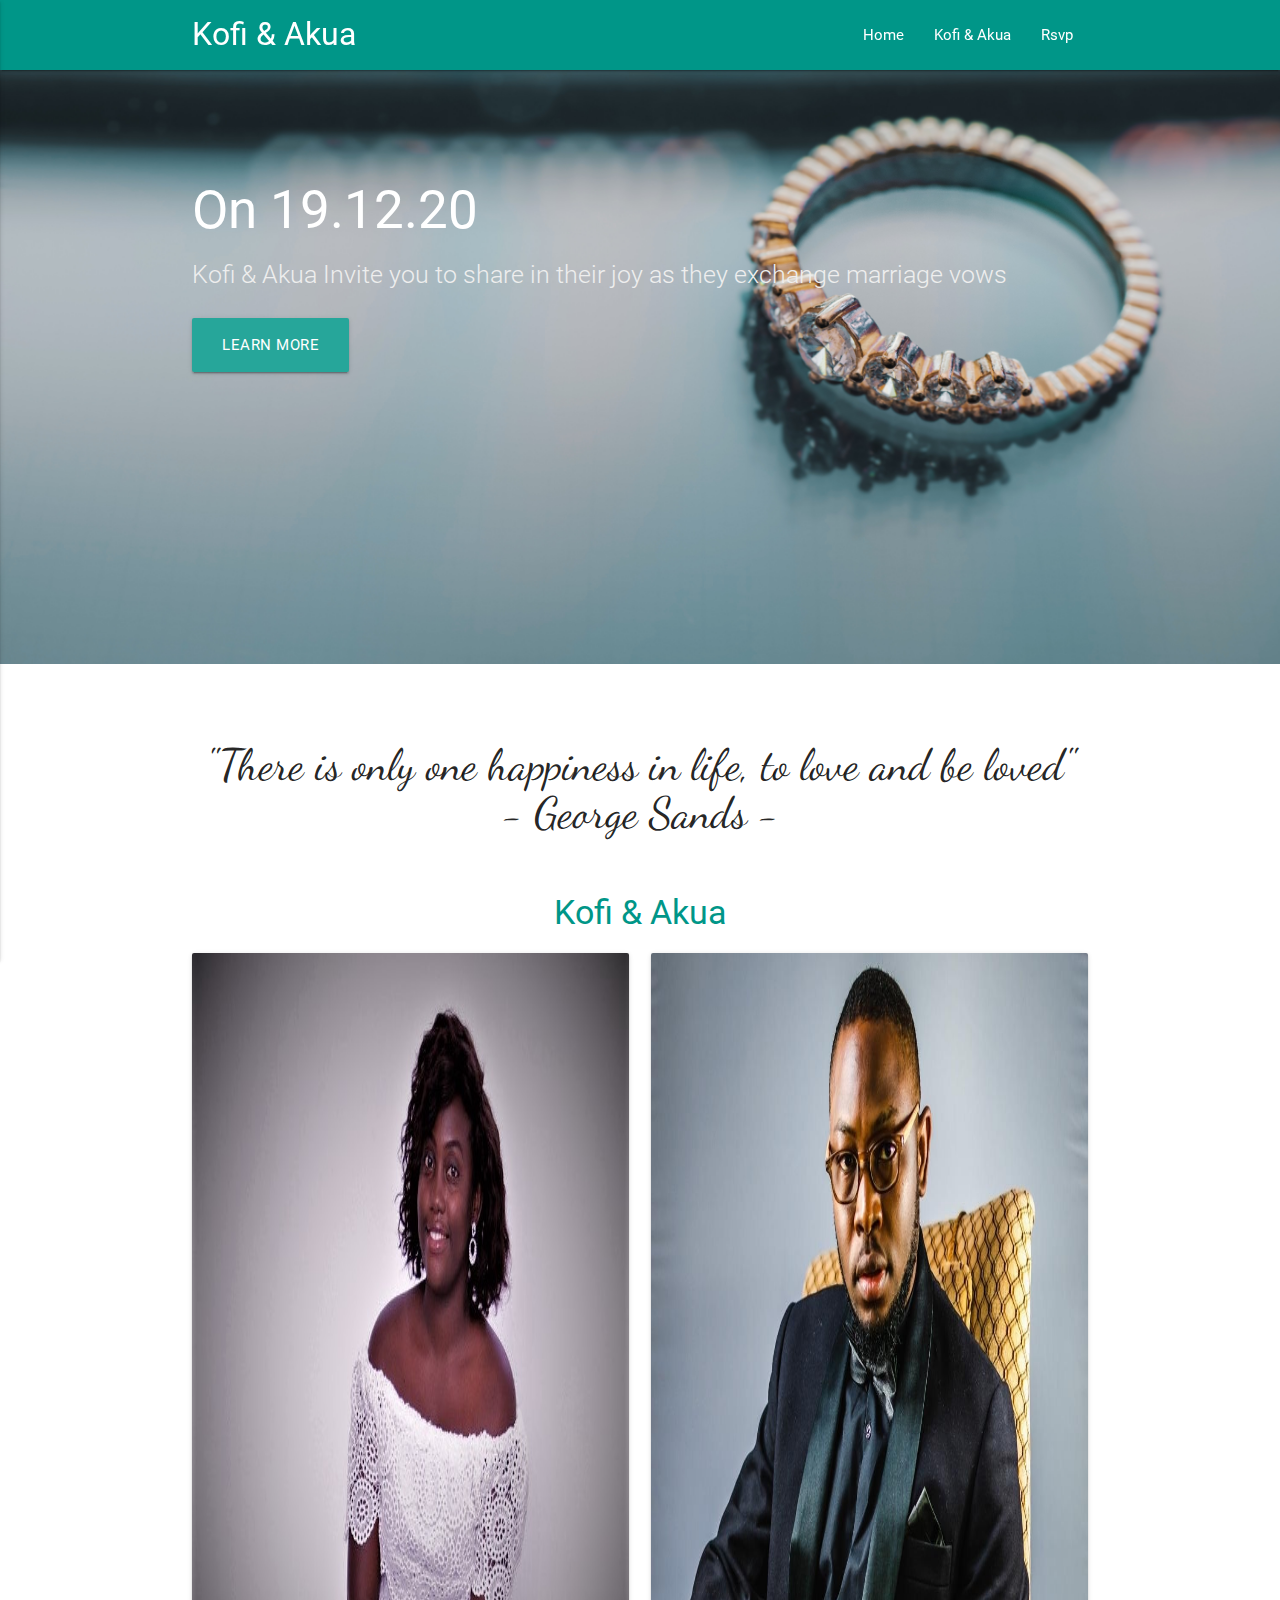
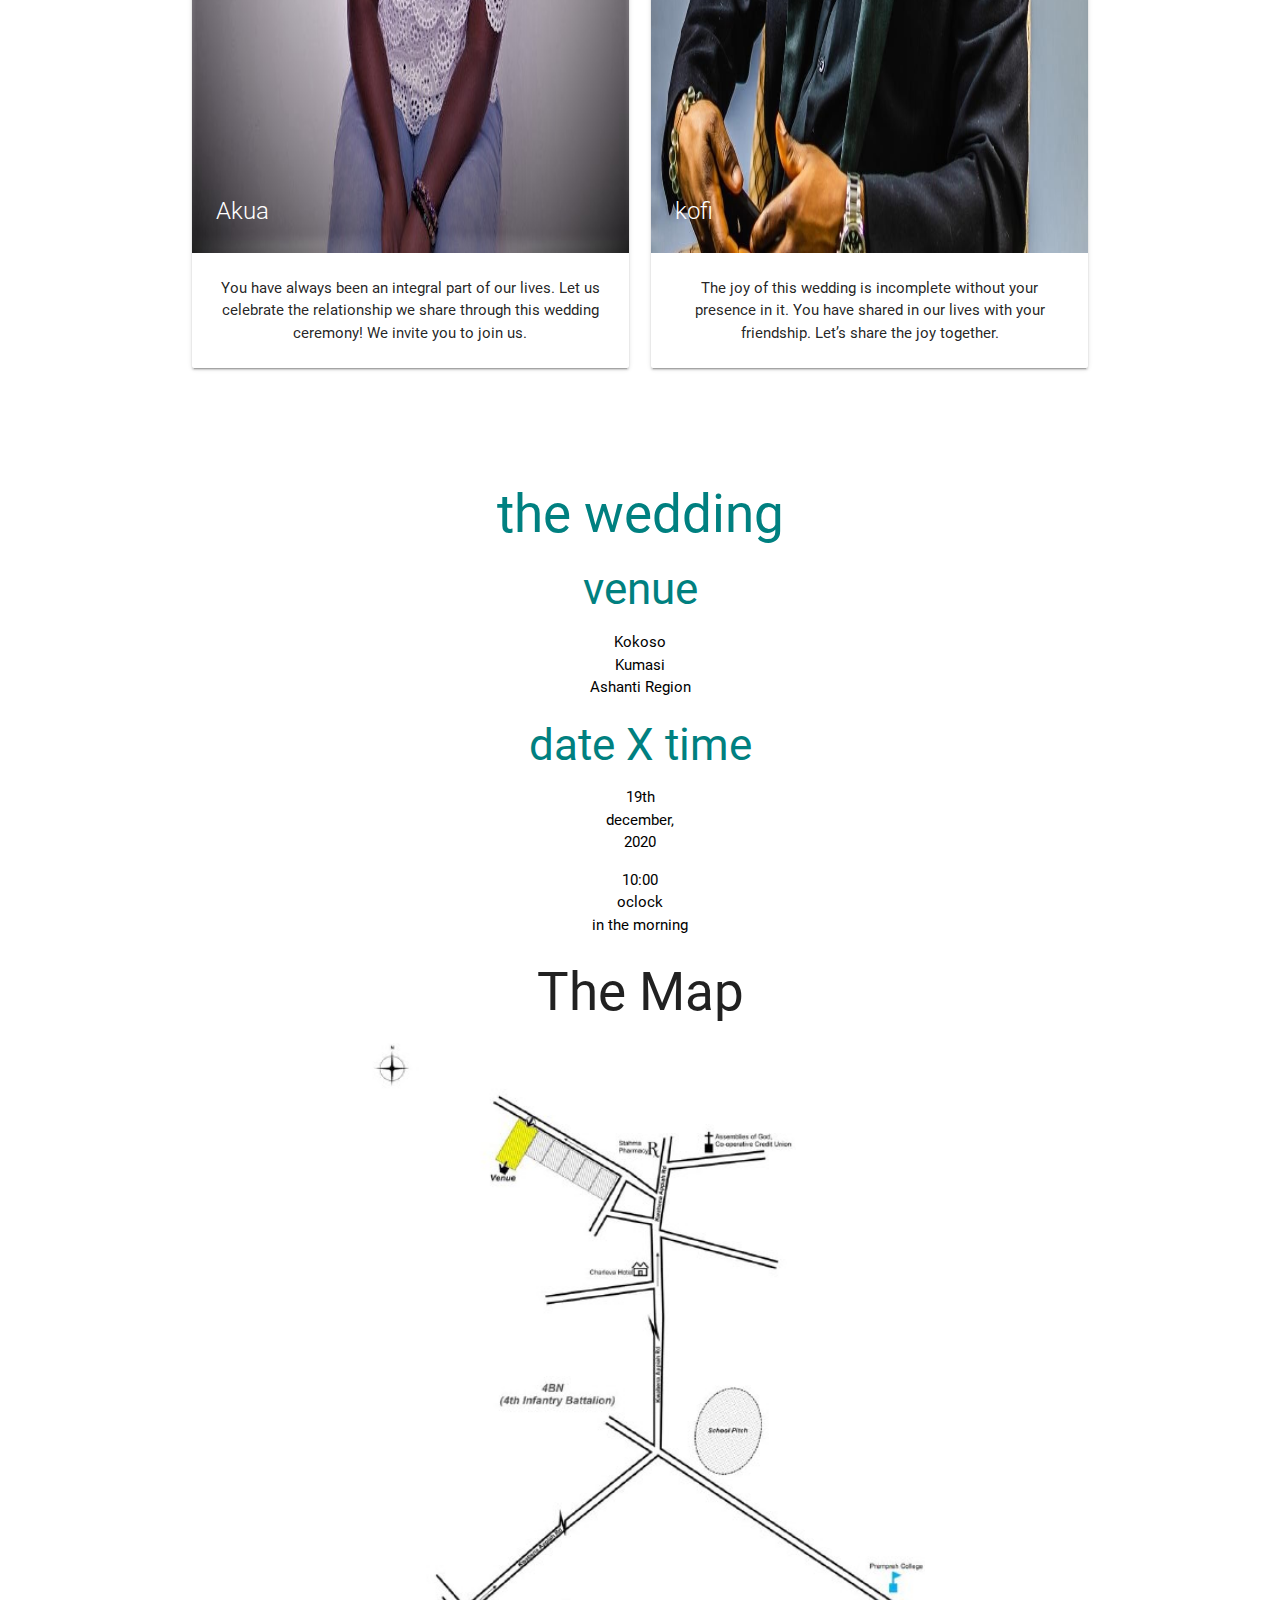
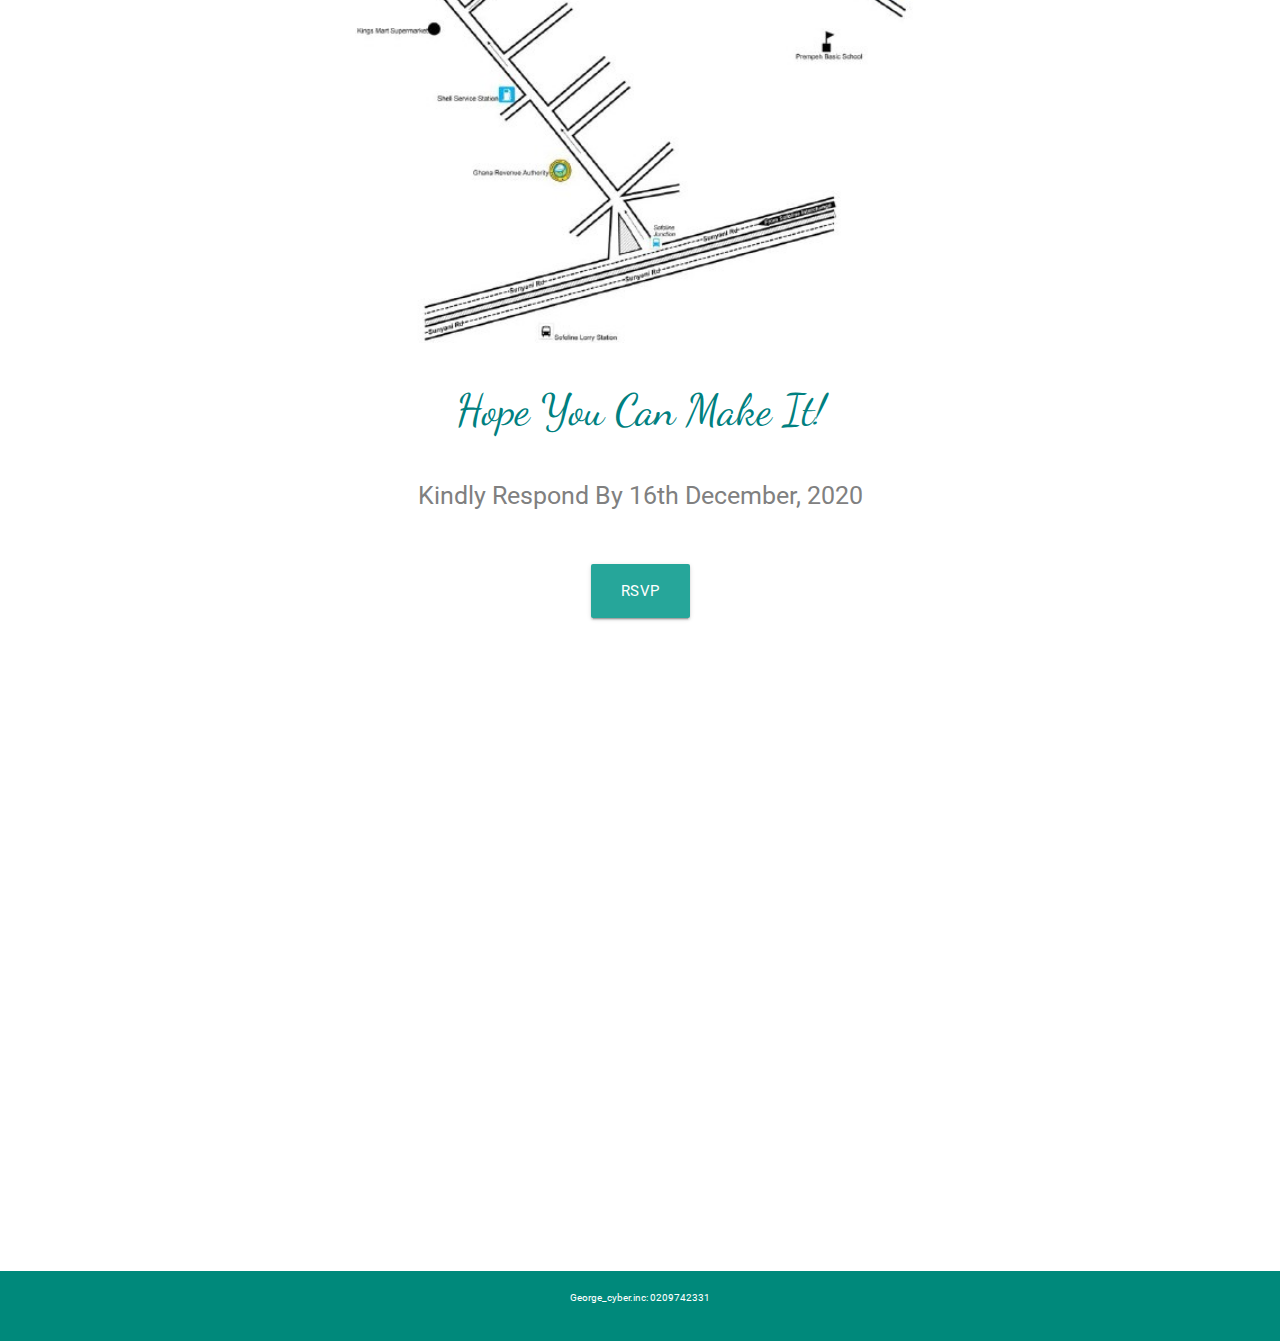
==== index.html @ 5fee73df "Update index.html" ====
<!DOCTYPE html>
<html>

<head>
  <meta http-equiv="Content-Type" content="text/html; charset=utf-8" />
  <link href="https://fonts.googleapis.com/css2?family=Raleway&display=swap" rel="stylesheet">
        
  <link href="https://fonts.googleapis.com/css2?family=Dancing+Script&display=swap" rel="stylesheet">
  <!--Import Google Icon Font-->
  <link href="https://fonts.googleapis.com/icon?family=Material+Icons" rel="stylesheet">
  <!--Import materialize.css-->
  <link type="text/css" rel="stylesheet" href="css/materialize.min.css" media="screen,projection" />
  <link type="text/css" rel="stylesheet" href="css/main.css" />
  
</head>


  <!--Let browser know website is optimized for mobile-->
  <meta name="viewport" content="width=device-width, initial-scale=1.0" />
  <title>Kofi n Akua</title>


<body id="home" class="scrollspy">
  <div class="navbar-fixed">
    <nav class="teal">
      <div class="container">
        <div class="nav-wrapper">
          <div class="text-box">
          <a href="#home" class="brand-logo">Kofi & Akua</a>
          <a href="#" data-activates="mobile-nav" class="button-collapse">
            <i class="material-icons">menu</i>
          </a>
          
          <ul class="right hide-on-med-and-down">
            <li>
              <a href="#home">Home</a>
            </li>
            
            <li>
              <a href="#kofi & Akua">Kofi & Akua</a>
            </li>

            <li>
              <a href="#rsvp">Rsvp</a>
            </li>
            </ul>
             
        </div>
      </div>
        </div>
     </nav>
  </div>
    
    
  <ul class="side-nav" id="mobile-nav">
  
    <li>
      <a href="#home" class="white-text ">Home</a>
    </li>
    
    <li>
      <a href="#kofi & Akua" class="white-text ">Kofi & Akua</a>
    </li>
    <li>
      <a href="#rsvp" class="white-text ">Rsvp</a>
    </li>
  
   
  </ul>

 
  <!-- Section: Slider -->
  <section class="slider">
    <ul class="slides">
     
      <li>
        <img src="img/pexels-fox-998521.jpg" alt="">
        <div class="caption left-align">
          <h2>On 19.12.20</h2>
          <h5 class="light grey-text text-lighten-3">Kofi & Akua Invite you to share in their joy as they exchange marriage vows </h5>
          <a href="#kofi & Akua" class="btn btn-large">Learn More</a>
        </div>
      </li>
      <li>
        <img src="img/pexels-leah-kelley-1666332.jpg" alt="">
        <div class="caption right-align">
          <h2>Kofi Owusu & Akua Gyamfua</h2>
          <h5 class="light grey-text text-lighten-3">Are getting married on the 19th of December 2020</h5>
          <a href="#kofi & Akua" class="btn btn-large">Learn More</a>
        </div>
      </li>
      <li>
        <img src="img/pexels-sabel-blanco-1545749.jpg" alt="">
        <div class="caption right-align">
          <h2>Kofi Owusu & Akua Gyamfua</h2>
          <h5 class="light grey-text text-lighten-3">Are getting married on the 19th of December 2020</h5>
          <a href="#kofi & Akua" class="btn btn-large">Learn More</a>
        </div>
      </li>
     
      <li>
        <img src="img/bloom-1836315_1920.jpg" alt="">
        <div class="caption right-align">
          <h2>Kofi Owusu & Akua Gyamfua</h2>
          <h5 class="light grey-text text-lighten-3">Would like you to grace this special occassion with your presence</h5>
          <a href="#kofi & Akua" class="btn btn-large">Learn More</a>
        </div>
      </li>
     
      <li>
        <img src="img/pexels-clem-onojeghuo-60258.jpg" alt="">
        <div class="caption right-align">
          <h2>Kofi Owusu & Akua Gyamfua</h2>
          <h5 class="light grey-text text-lighten-3">Would like you to grace this special occassion with your presence</h5>
          <a href="#kofi & Akua" class="btn btn-large">Learn More</a>
        </div>
      </li>
     
      
    </ul>
  </section>
  <section class="quote">
    <h3>"There is only one happiness in life, to love and be loved"<br>
      <span>- George Sands -</span></h3>
  </section>
    

    
    <!----section:jane and john-->
    <section id="kofi & Akua"  class="section section-jane & john scrollspy">
      <div class="container">
        <h4 class="center"><span class="teal-text"> Kofi & Akua</span> </h4>
        <div class="row">
          <div class="col s12 m6">
            <div class="card">
              <div class="card-image">
              <img src="img/bride.jpg" alt="">
              <span class="card-title">Akua</span>
            </div>
            <div class="card-content">
              <p>You have always been an integral part of our lives. 
                Let us celebrate the relationship we share through this wedding ceremony! We invite you to join us. </p>
            </div>
          </div>
        </div>
        <div class="col s12 m6">
          <div class="card">
            <div class="card-image">
            <img src="img/groom.jpg" alt="">
            <span class="card-title">kofi</span>
          </div>
          <div class="card-content">
            <p>The joy of this wedding is incomplete without your presence in it.
              You have shared in our lives with your friendship. Let’s share the joy together.</p>
          </div>
        </div>
      </div>
          </div>
        </div>
  </section>
 

  <section  class="wedding-details">
    <div class="details">

    
       <div class="detail-box">
           
           <h2>the wedding</h2>
      <h3>venue</h3>
          <p><span>Kokoso</span><br> Kumasi<br>Ashanti Region</p>
         
      <h3>date X time</h3>
           <p><span>19th</span><br>december,<br>2020</p>
               <p><span>10:00</span><br> oclock<br> in the morning</p>
      </div>

</div>
    </section>
    
     <section>
        <div class="row">
        <h2 class="map-head">The Map</h2> 
   <img src="img/Map.jpg">
</div>
    </section>
  

     <section class="rsvp"id="rsvp">
      
          <div class="row">
  
              <h3>Hope You Can Make It!</h3>
              <h5>Kindly Respond By 16th December, 2020</h5>
              <a 
              href ="https://docs.google.com/forms/d/1l2jg9z1z1yrCqxIgsB0fzc3_pdPQD19Z1qVSDBd0QBk/edit?usp=sharing"
              class="btn btn-large">RSVP</a>

            </div>
 
</section>
     
<section>
  <div class="extra">
    <h3>Don't miss it</h3>
    <p>19th December 2020</p>
  </div>
</section>




<!---footer-->
<footer class="section teal darken-1 white-text center">
  <div class="container">
<h4 class="george">George_cyber.inc: 0209742331</h4>
<a href="https://facebook.com" target="_blank" class="white-text">
  <i class="fa-facebook fa-4x"></i>
 </a>
 <a href="https://twitter.com" target="_blank" class="white-text">
   <i class="fa-twitter fa-4x"></i>
  </a>
  <a href="https://linkedin.com" target="_blank" class="white-text">
   <i class=" fa-linkedin fa-4x"></i>
  </a>
  <a href="https://googleplus.com" target="_blank" class="white-text">
   <i class=" fa-googleplus fa-4x"></i>
  </a>
  <a href="https://pinterest.com" target="_blank" class="white-text">
   <i class=" fa-pinterest fa-4x"></i>
  </a>
</div>
    </footer>
 
  
  





  <!--Import jQuery before materialize.js-->
  <script type="text/javascript" src="https://code.jquery.com/jquery-3.2.1.min.js"></script>
  <script type="text/javascript" src="js/materialize.min.js"></script>
  <script>
 

    $(document).ready(function () {
      //init side nav
   $('.button-collapse').sideNav();
  

   //init slider
   $('.slider').slider({
     indicators:false,
     height:600,
     transition:500,
     interval:6000
   });
   
    //inir scrollspy
    $('.scrollspy').scrollspy();

    });
    
  </script>
            
</body>

</html>
---- css/main.css ----
.slider .btn{
    margin-top:20px ;
    
}

.autocomplete-content{
    position: absolute;
    width: 100%;
    text-align: center;
}
.section-follow .fa-4x{
    margin: 5px 10px;
}
.section-contact h5{
    margin-bottom: 30px;

}
.teal{
    width: 100%;
    height: 70px;
    
    padding-top: 1px;
}
.container{
    padding-top: 0px;
    padding-bottom: 40px;
  
}

.login-box{
    width: 50%;
    text-align: center;
    margin-left: 25%;
    color: black;
}
::-webkit-input-placeholder{
    color: rgba(26, 25, 25, 0.753);
}
:-ms-input-placeholder{
    color: rgba(26, 25, 25, 0.753);
}
::placeholder{
    color: rgba(26, 25, 25, 0.753);
}

.side-nav{
    background:  rgba(0, 128, 128, 0.966) ;
    
    
}



.footer h4{
    font-size: 10%;
}

.container{
    height: 1%;
    padding-top: 2px;
}

.location-box{
    width: 50%;
    text-align: center;
    margin-left: 25%;
    color: black;
}


   
.wedding-details{ 
    display: block;
    background-image: url(img/flower-pink.jpg);
    background-position: center;
    background-size: cover;
    
    color: black;
    background-attachment: fixed;
}

.wedding-details h2,
.wedding-details h3{
    color: teal;
}


.detail-box{
    text-align: center;
}

.george{
    font-size: 10px;
}

.extra{
    background-image: url(img/couple-1853499_1920.jpg);
    background-attachment: fixed;
    background-position: center;
    background-size: cover;
    color: white;
    display: block;
    text-align: center;
    height: 50vh;
 
    font-size: 150%;
    padding: 20px;
 
}

.extra h3{
   
    background-size: cover;
    font-family: dancing script, raleway, sans-serif;
    display: block;
    font-size: 200%;
    padding: 40px;
}

.quote{
   font-family: dancing script, raleway, sans-serif;
   margin-top: 50px;
   width: 80%;
   display: block;
   margin-left: 10%;
   padding: 5px;
   text-align: center;

}
.form-message{
    width: 50%;
    margin: 0 auto;
    padding: 10%;
    border-radius: 4px;
    margin-bottom: 20px;    
}

.rsvp{
    height: 50vh;
    display: block;
    text-align: center;
 
}

.rsvp h3{
    padding: 15px;
    font-family: dancing script, raleway;
    color: teal;
}

.rsvp h5{
    padding: 15px;
    color: gray;
}

.rsvp a{
    margin-top: 30px;
}

.row{
    display: block;
    text-align: center;
}


.row img{
    height: 100vh;
}
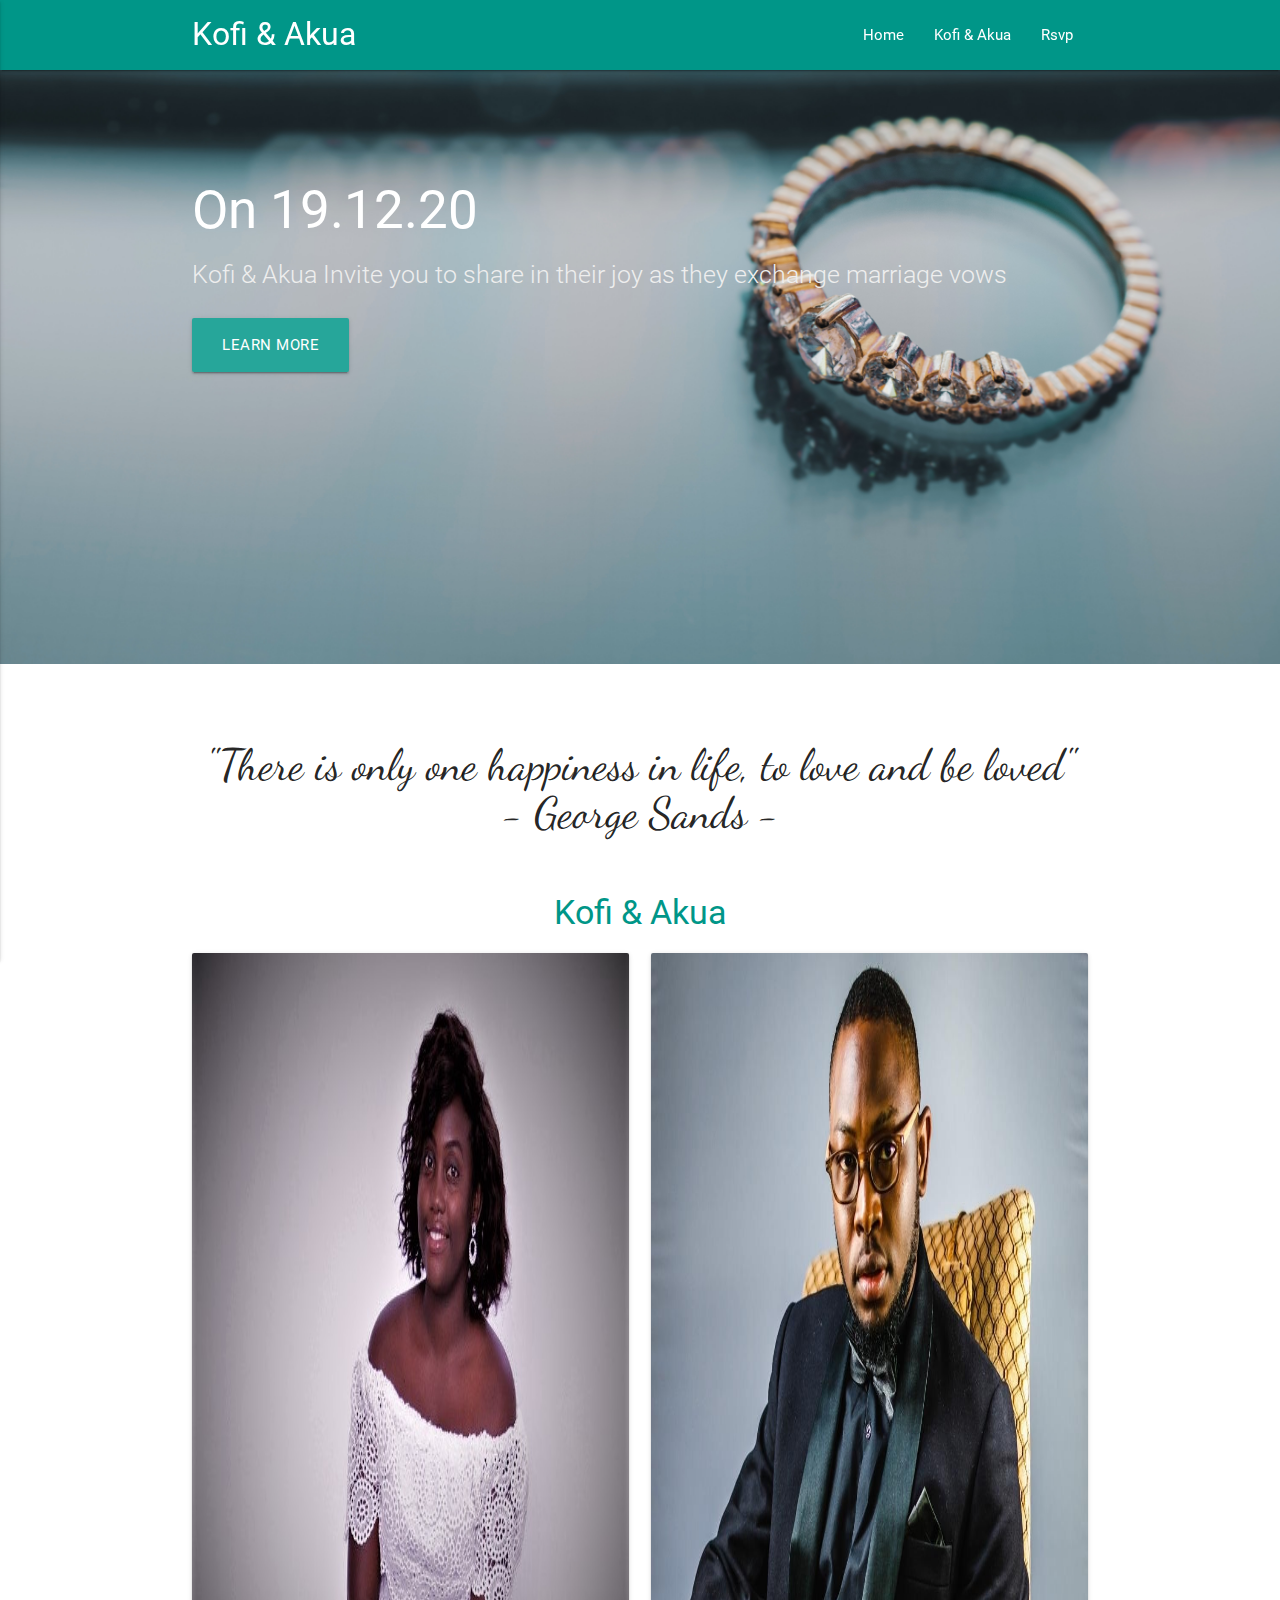
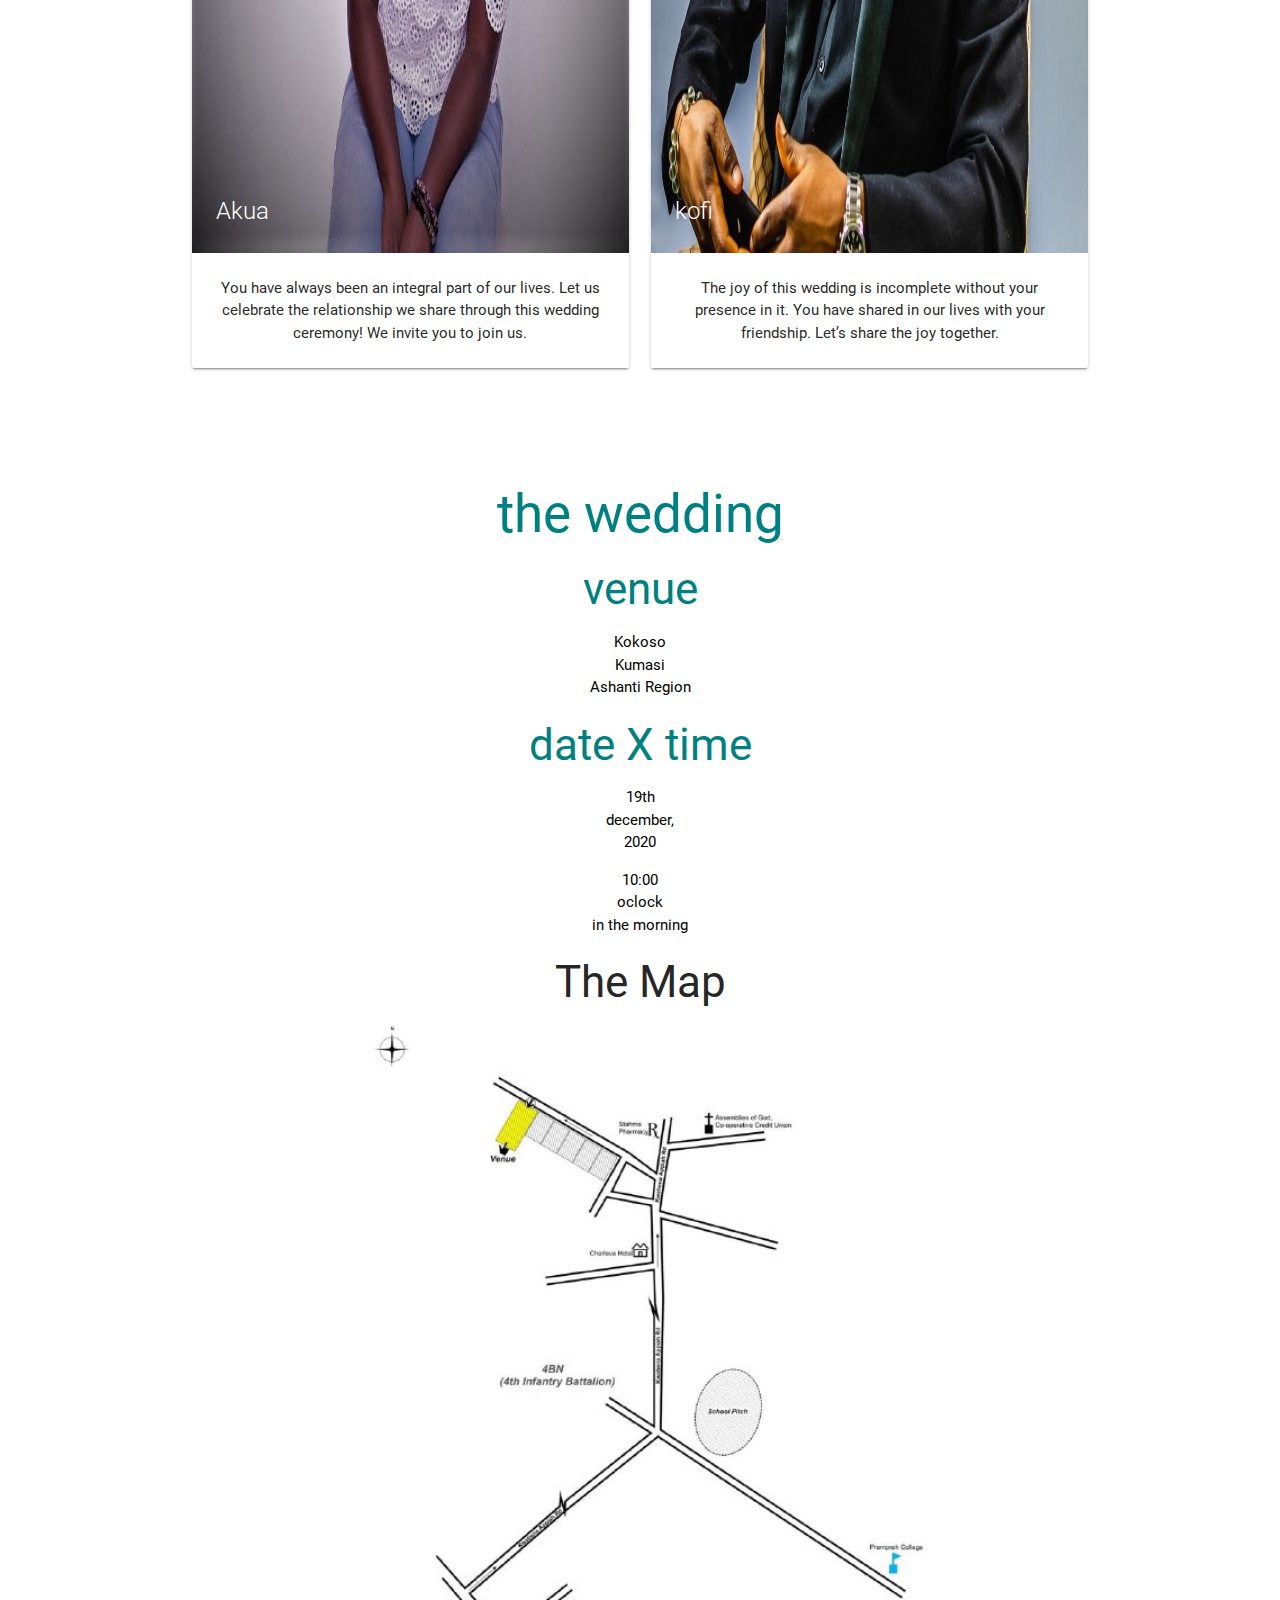
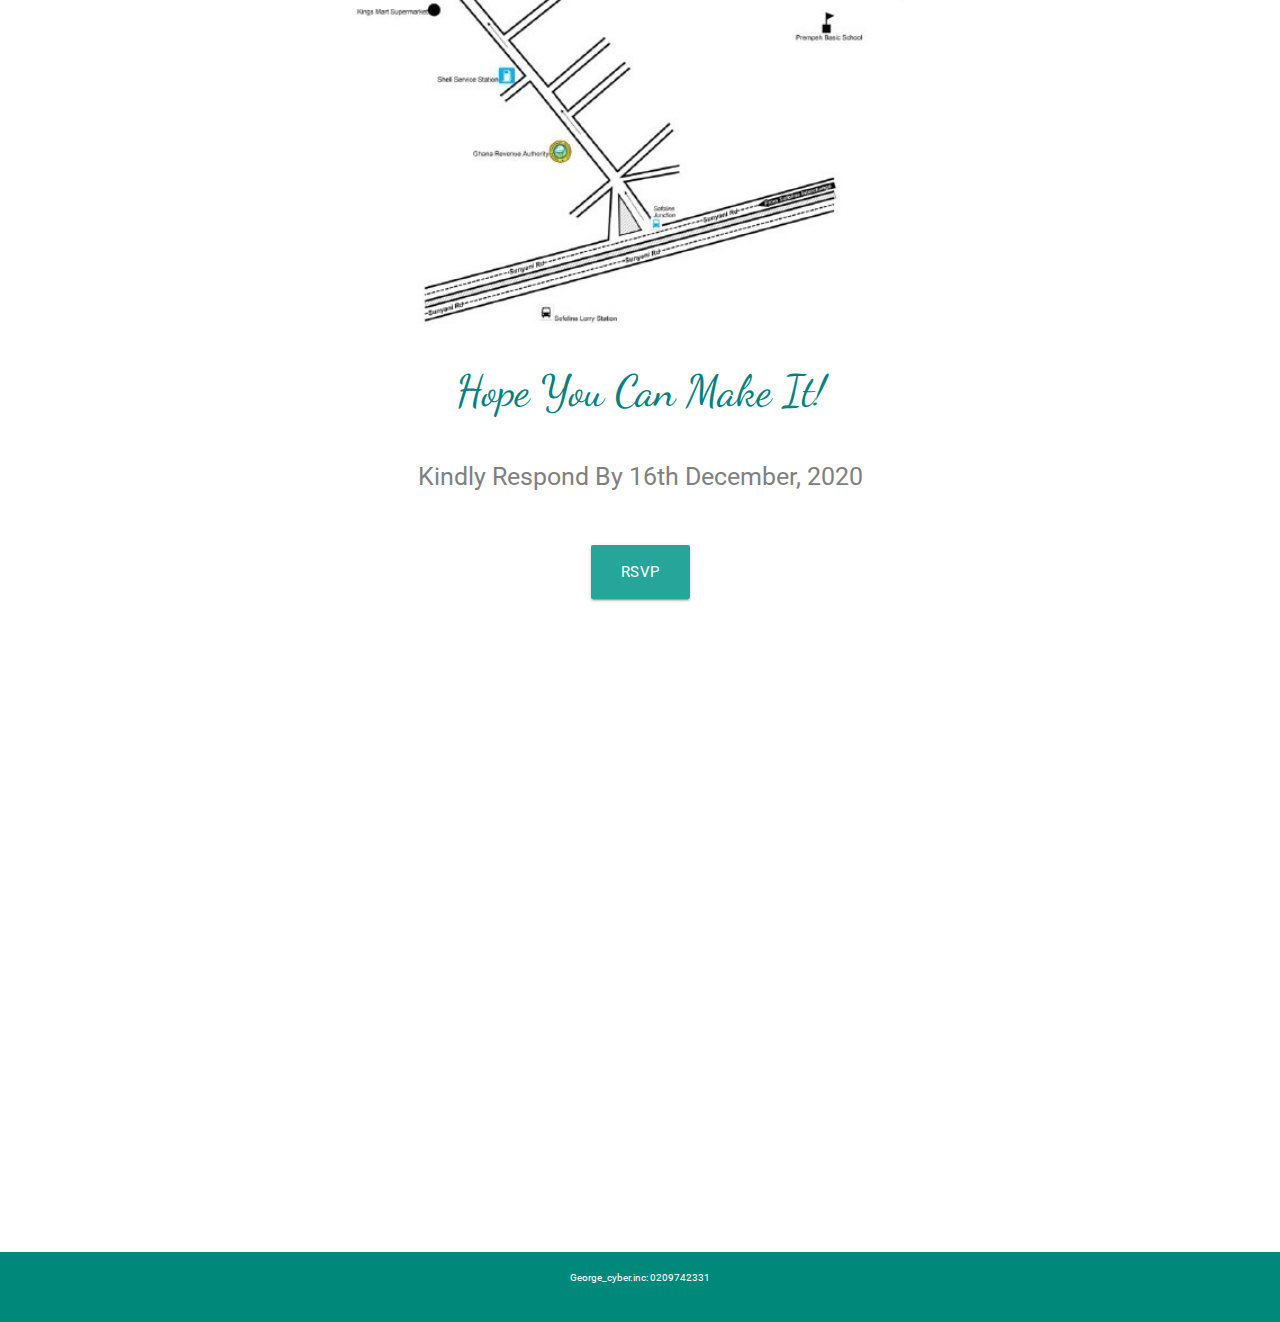
==== commit 2c6a7625: "Update index.html" ====
--- a/index.html
+++ b/index.html
@@ -180,7 +180,7 @@
     
      <section>
         <div class="row">
-        <h2 class="map-head">The Map</h2> 
+        <h3 class="map-head">The Map</h3> 
    <img src="img/Map.jpg">
 </div>
     </section>
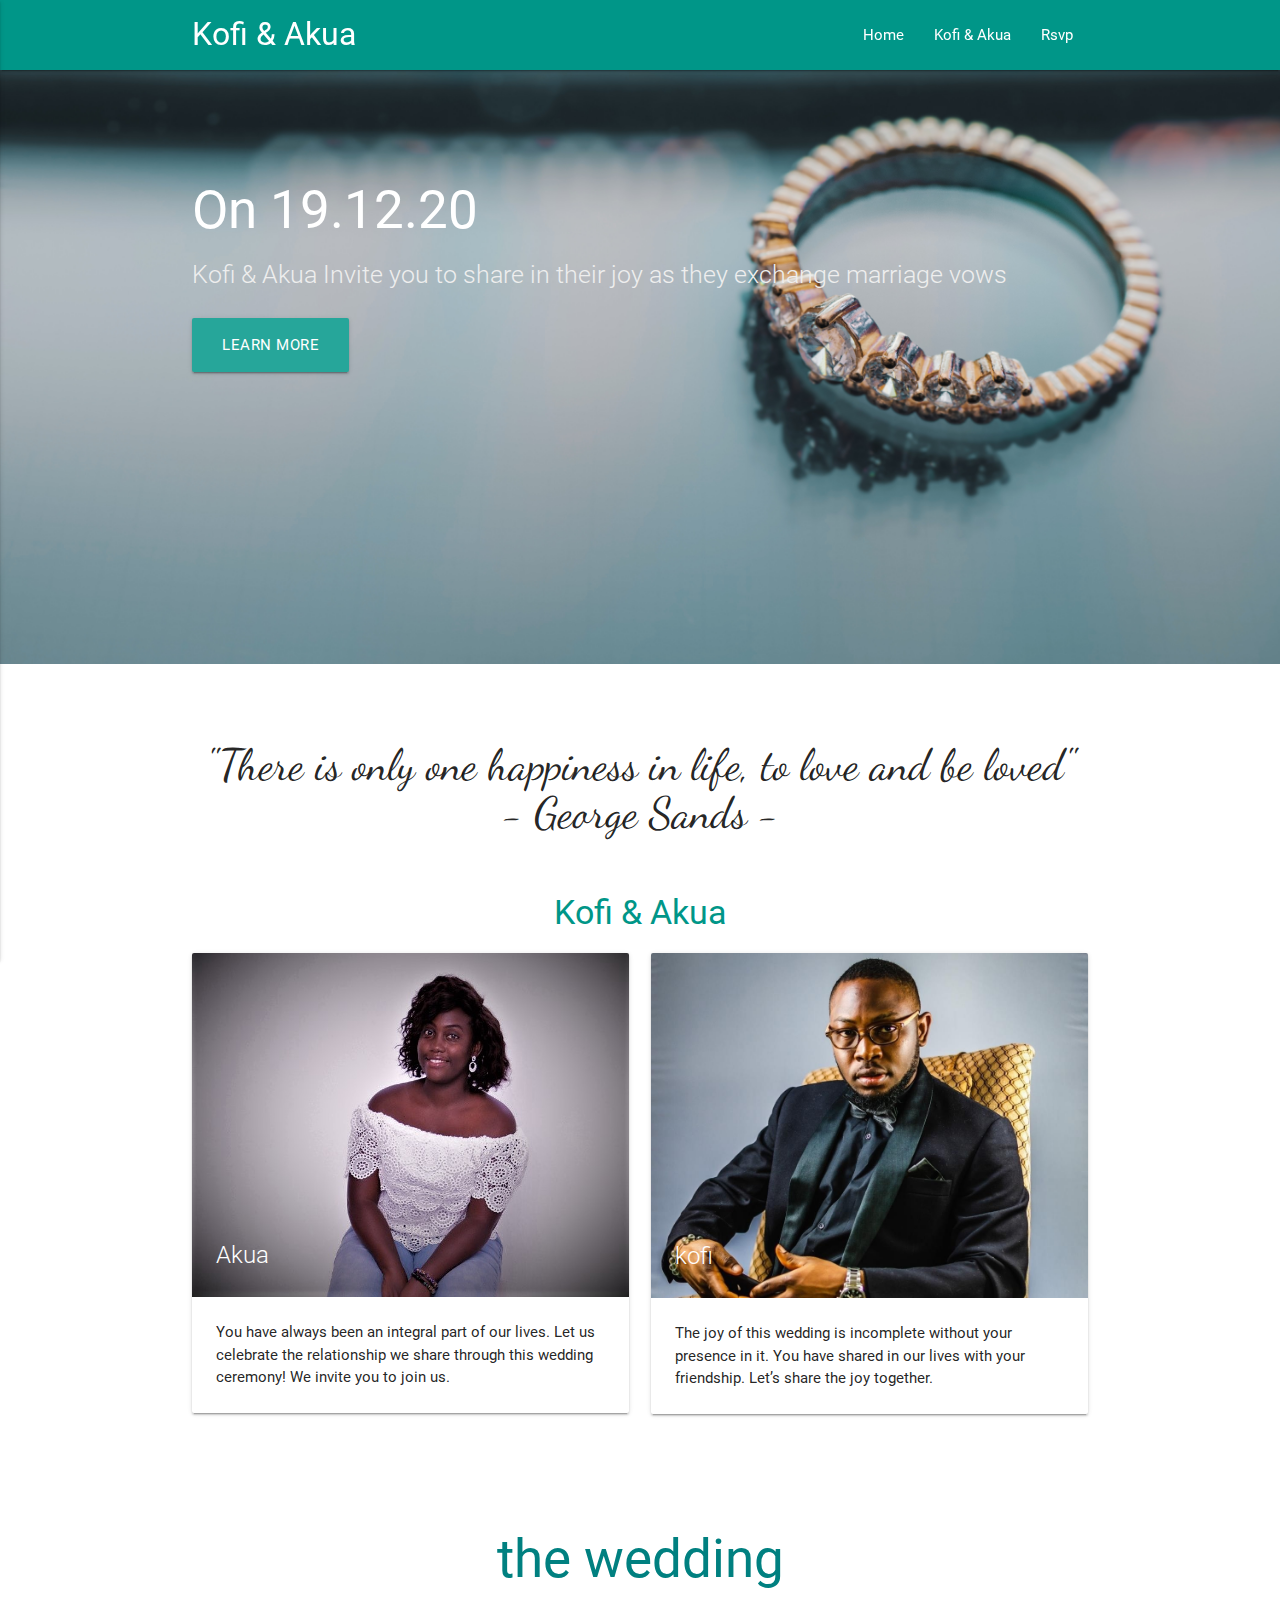
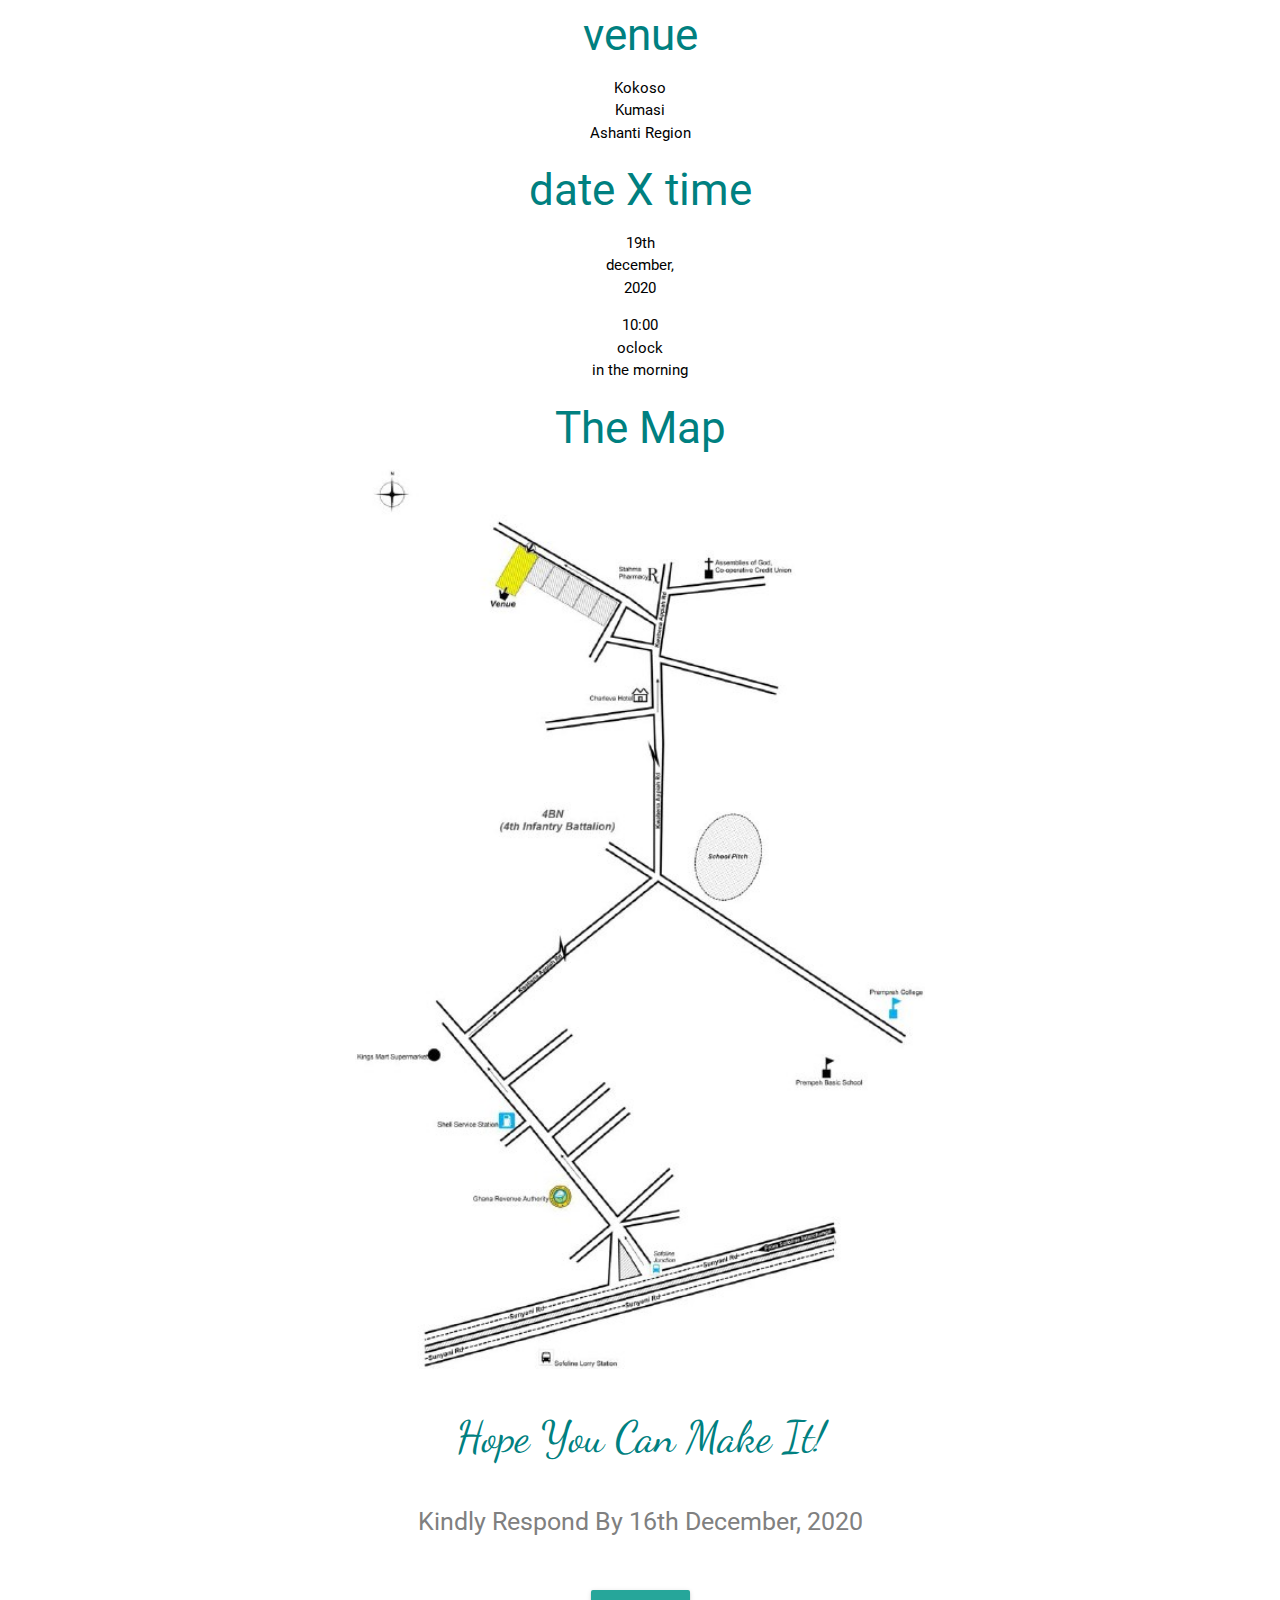
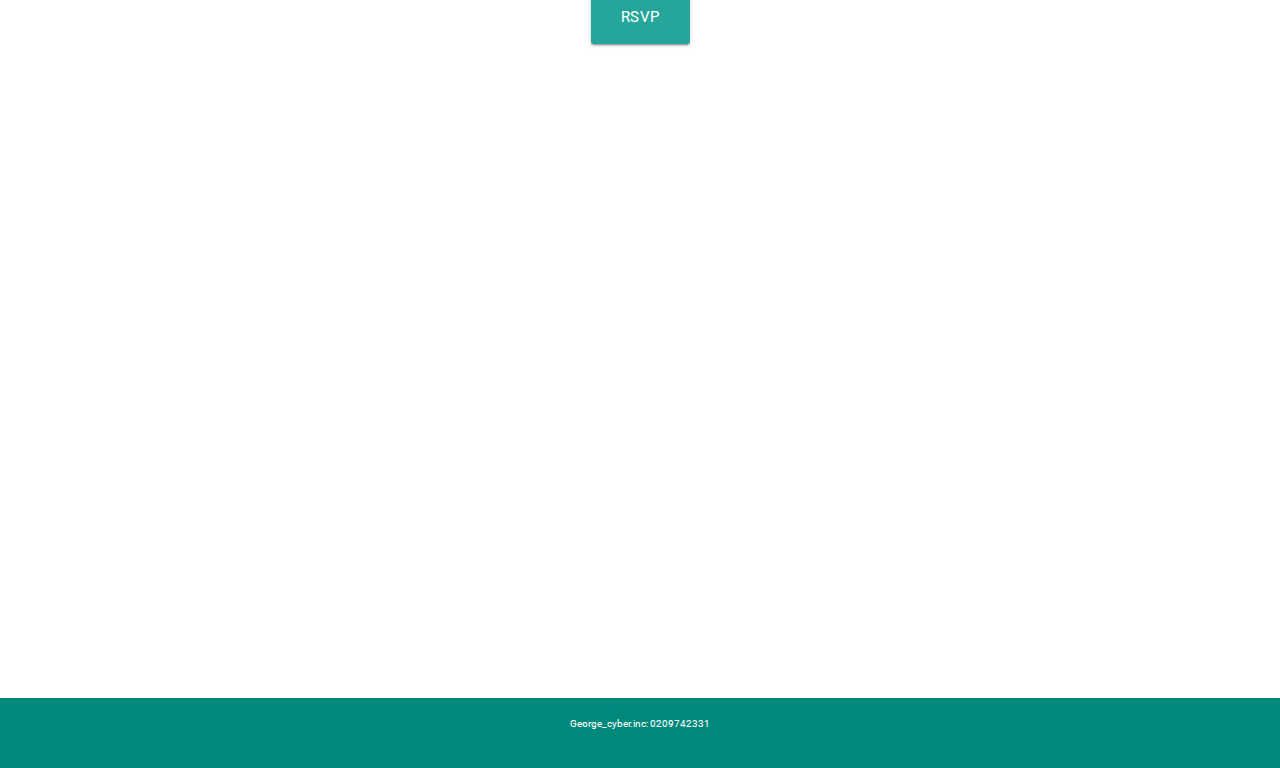
==== commit b027834d: "Update index.html" ====
--- a/index.html
+++ b/index.html
@@ -179,7 +179,7 @@
     </section>
     
      <section>
-        <div class="row">
+        <div class="rows">
         <h3 class="map-head">The Map</h3> 
    <img src="img/Map.jpg">
 </div>
--- a/css/main.css
+++ b/css/main.css
@@ -157,12 +157,14 @@
     margin-top: 30px;
 }
 
-.row{
+.rows{
     display: block;
     text-align: center;
 }
+.map-head{
+    color: teal;
+}
 
-
-.row img{
+.rows img{
     height: 100vh;
 }
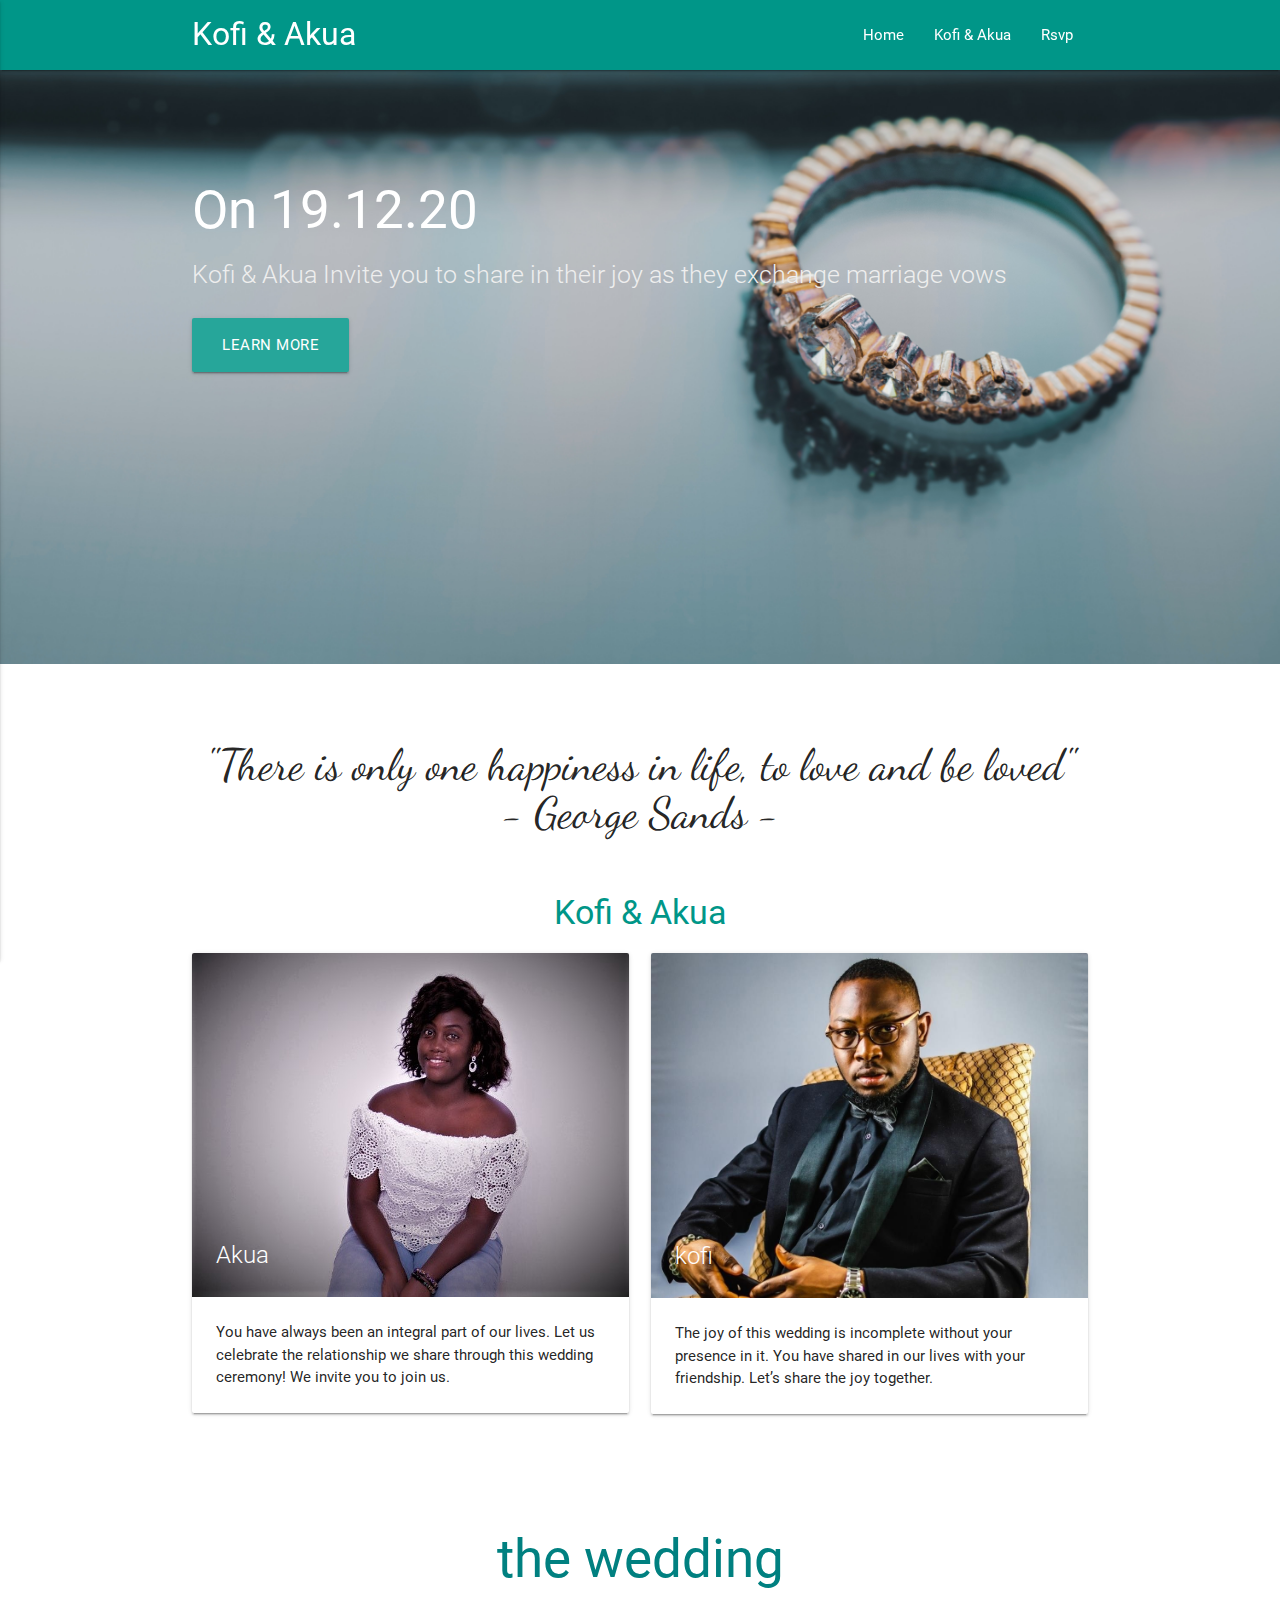
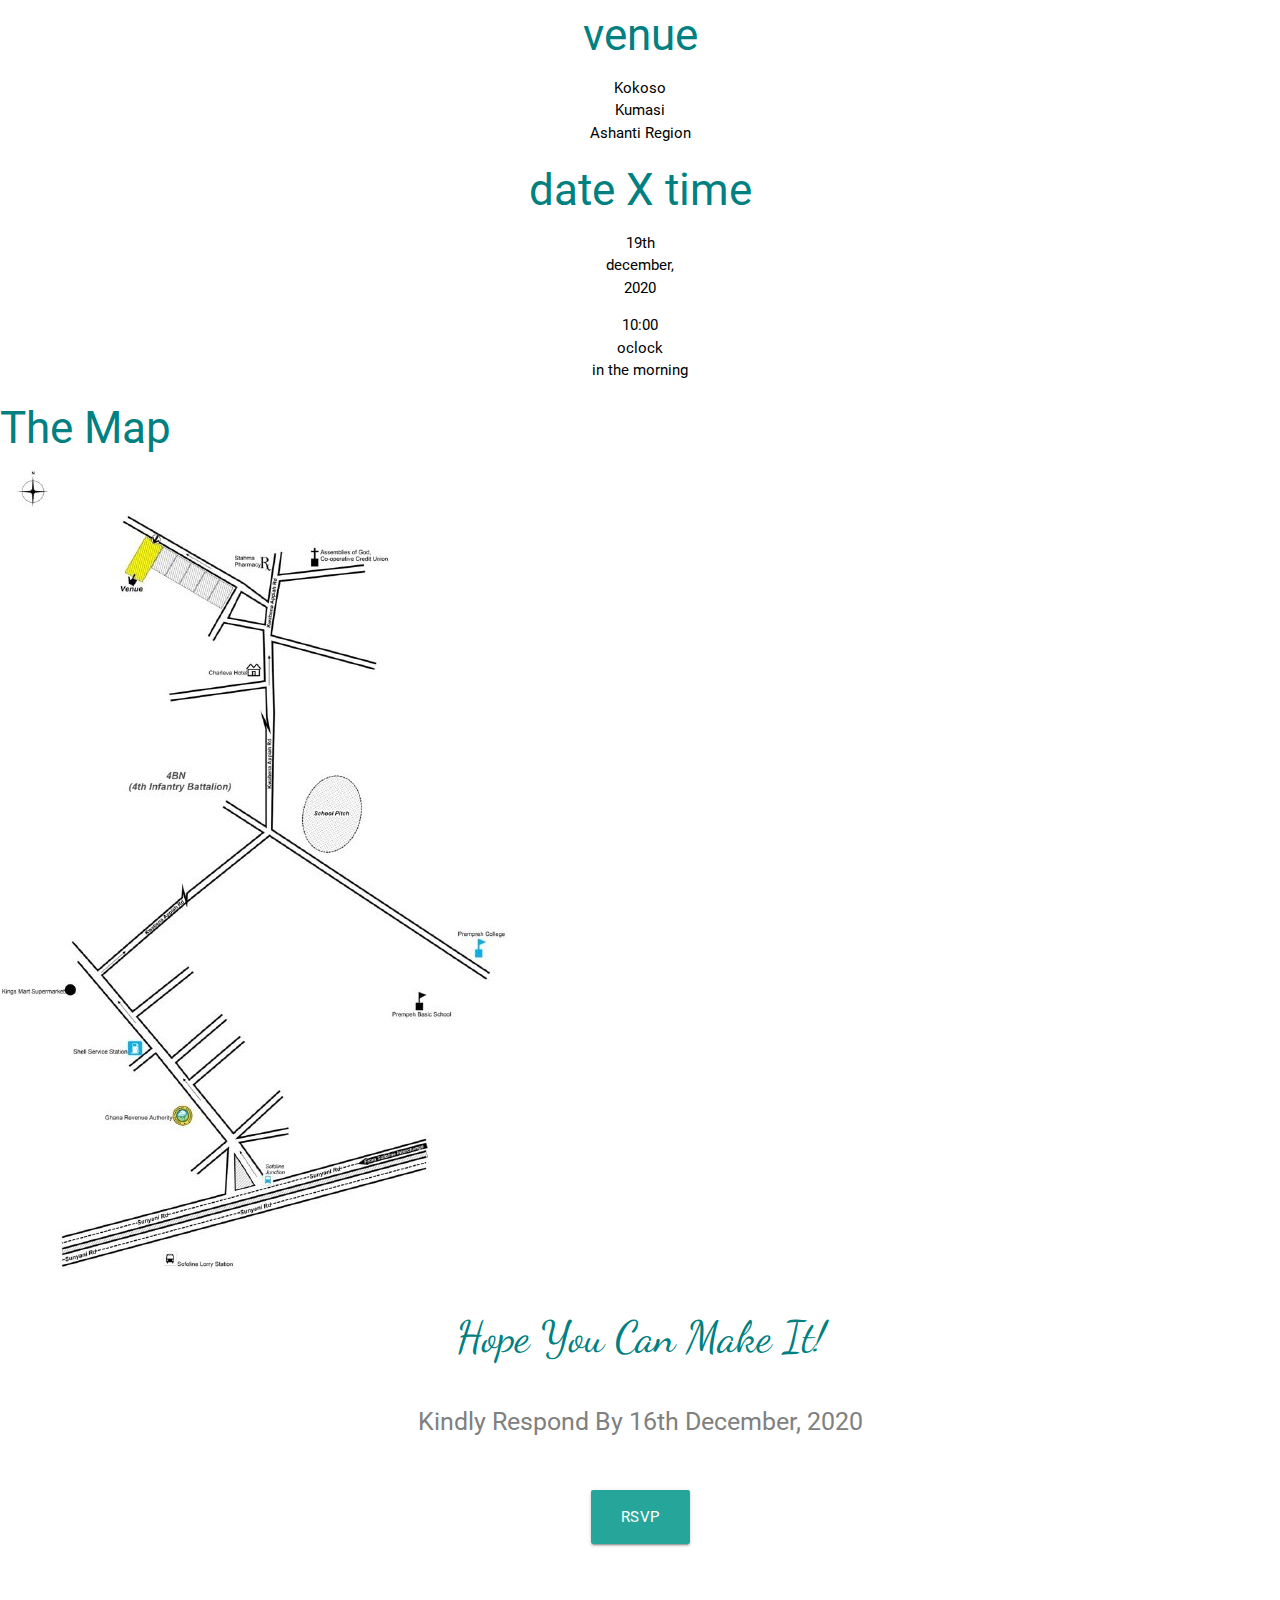
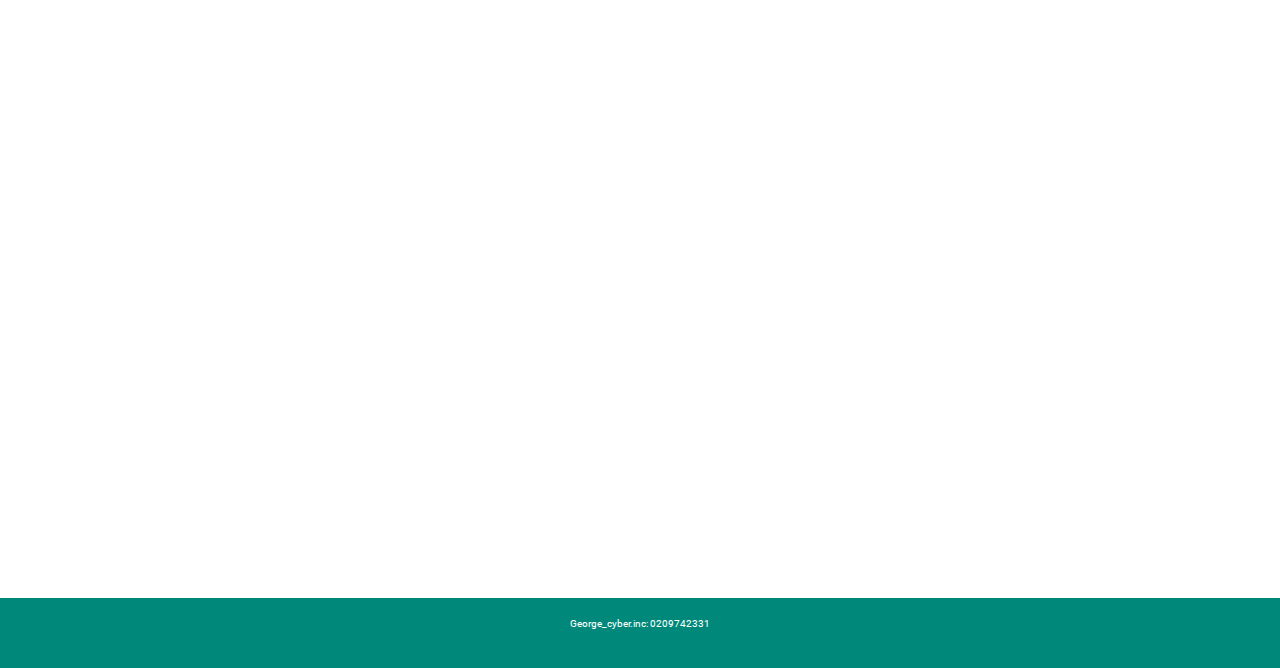
==== commit bc321904: "Update index.html" ====
--- a/index.html
+++ b/index.html
@@ -176,10 +176,10 @@
       </div>
 
 </div>
-    </section>
+    </section class = "map">
     
      <section>
-        <div class="rows">
+        <div class="row">
         <h3 class="map-head">The Map</h3> 
    <img src="img/Map.jpg">
 </div>
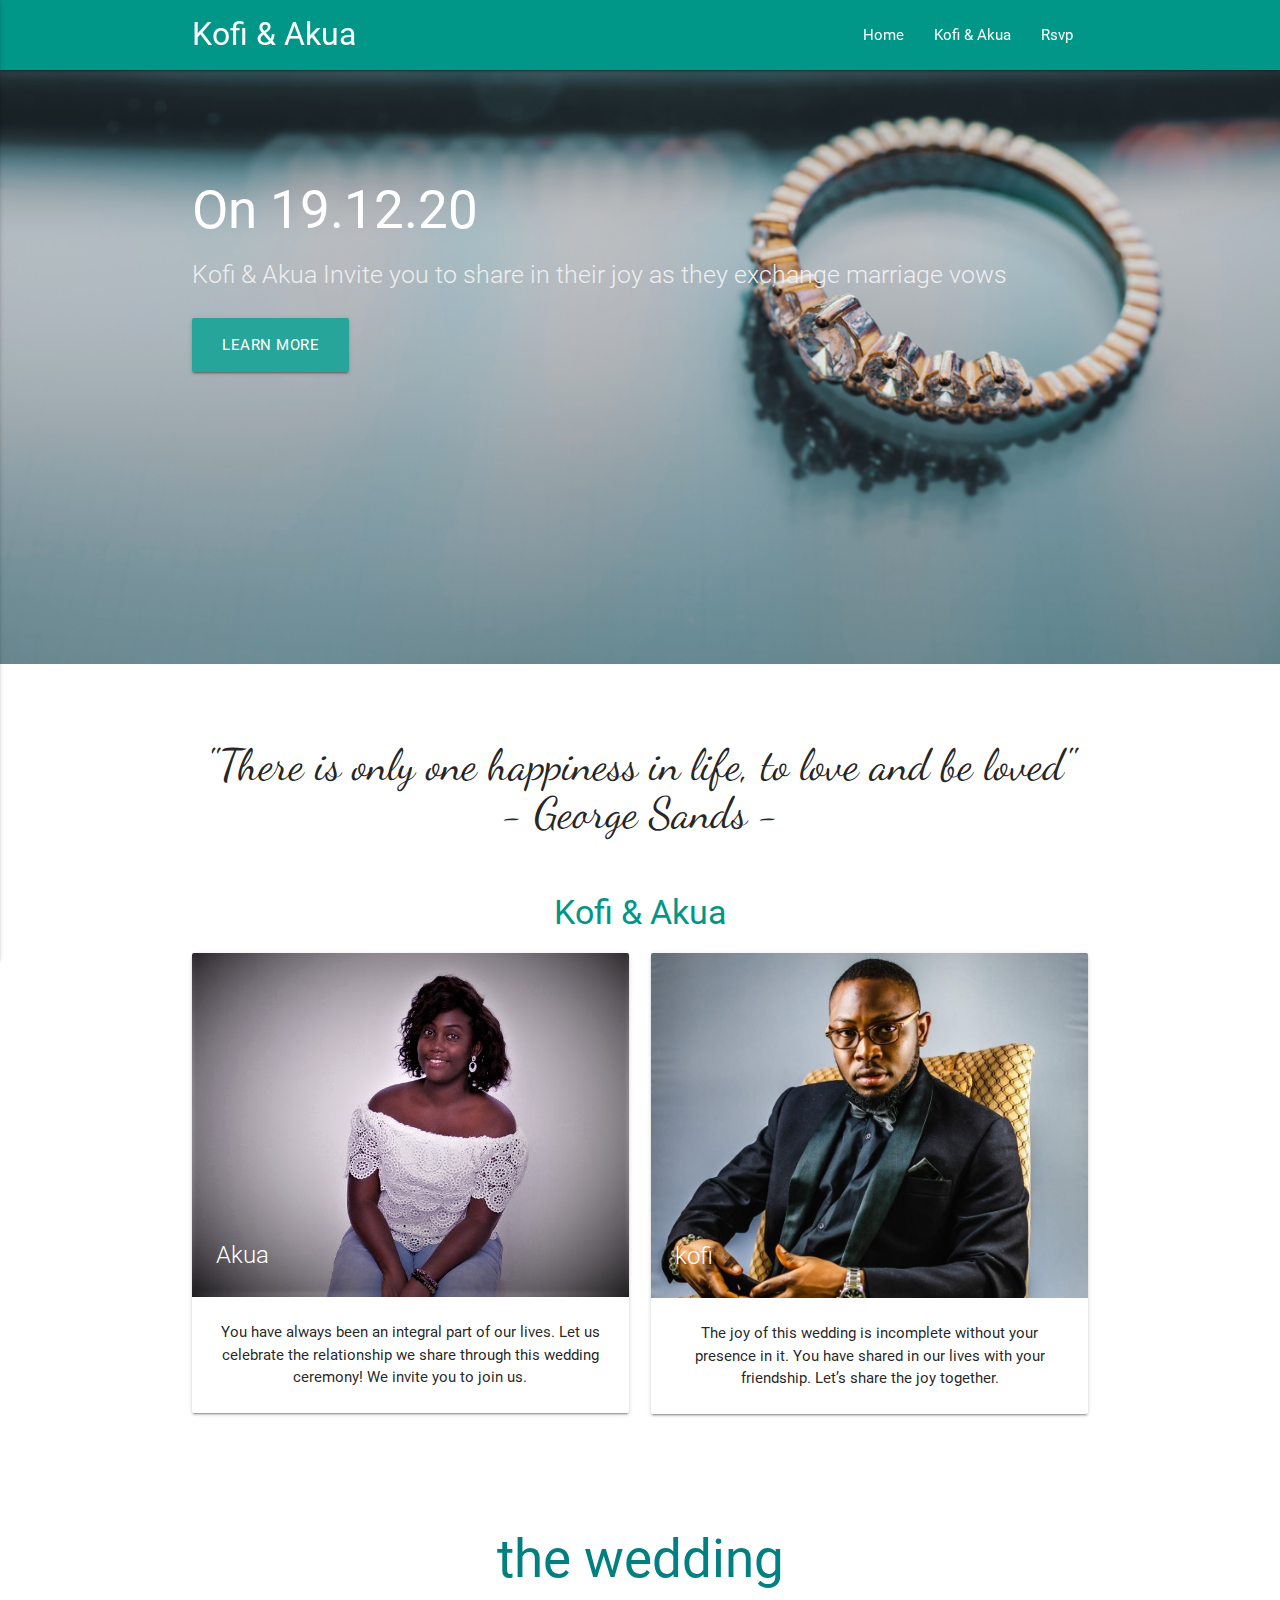
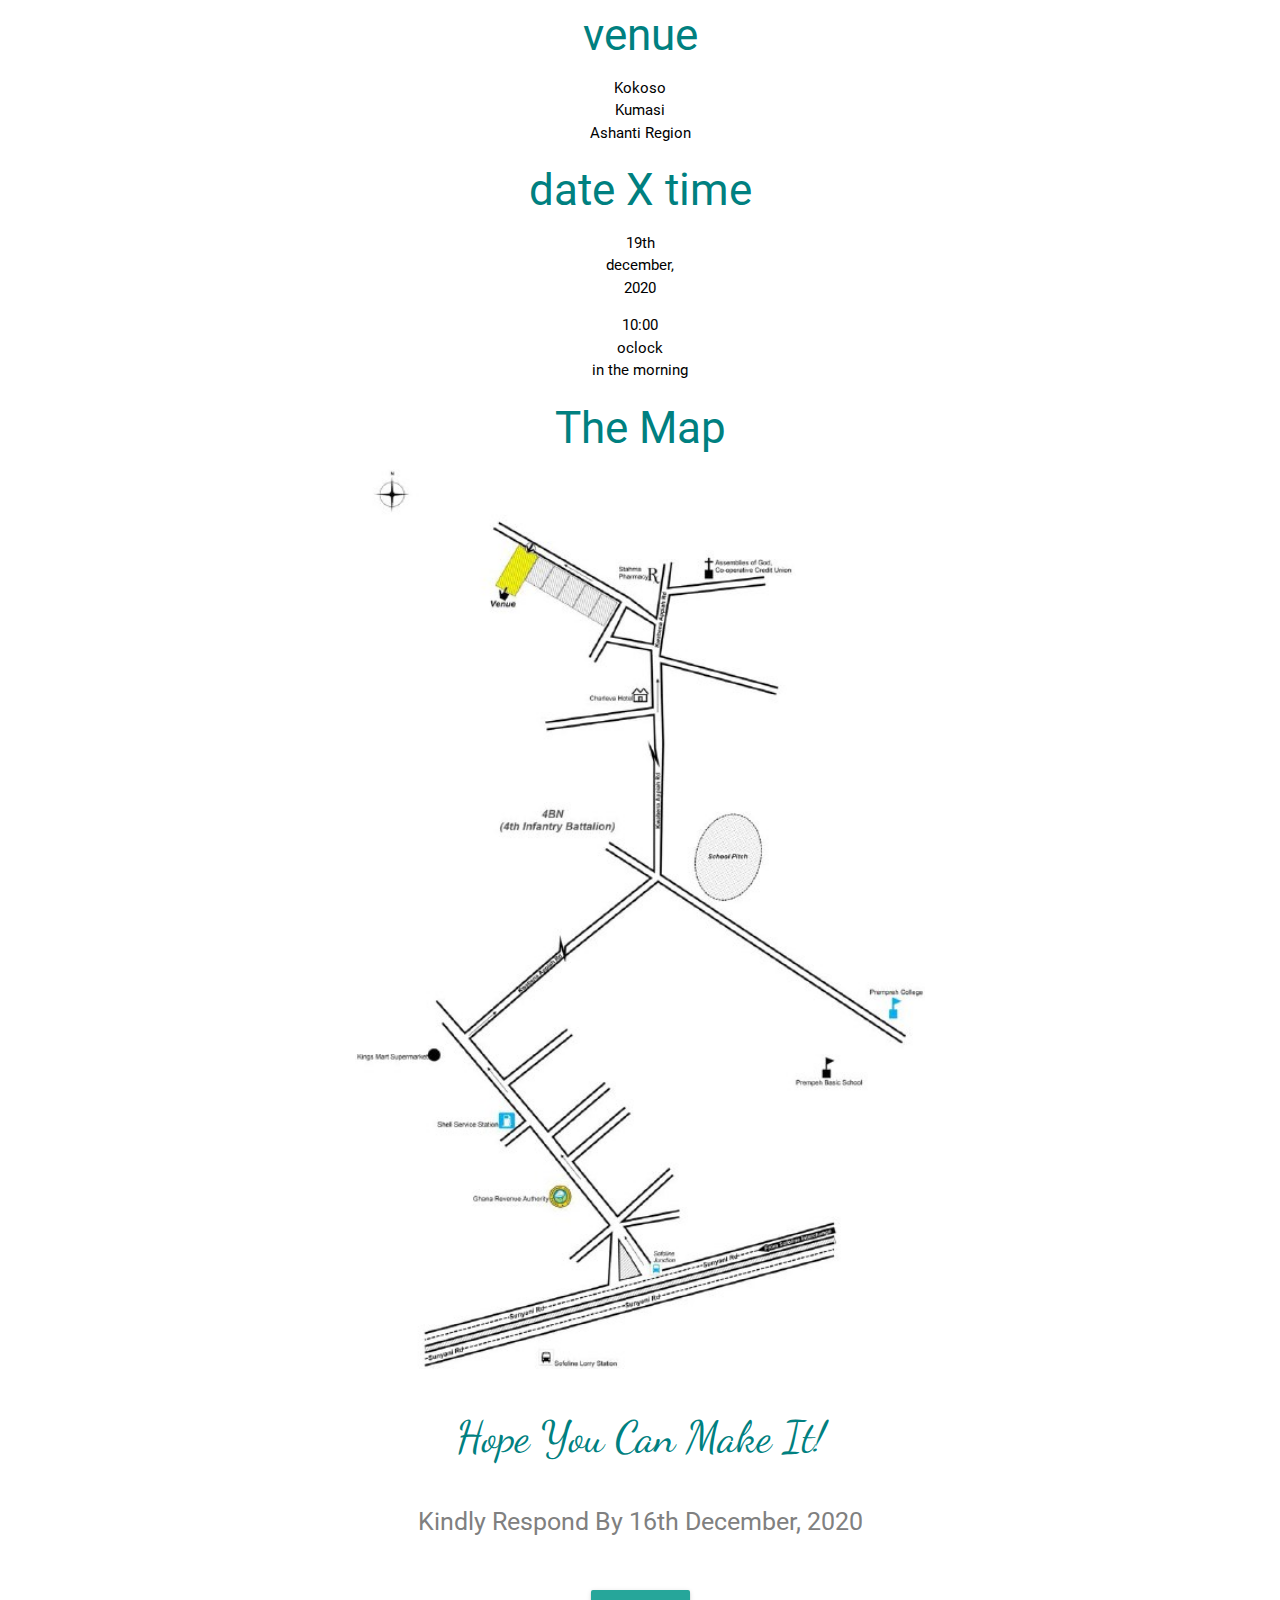
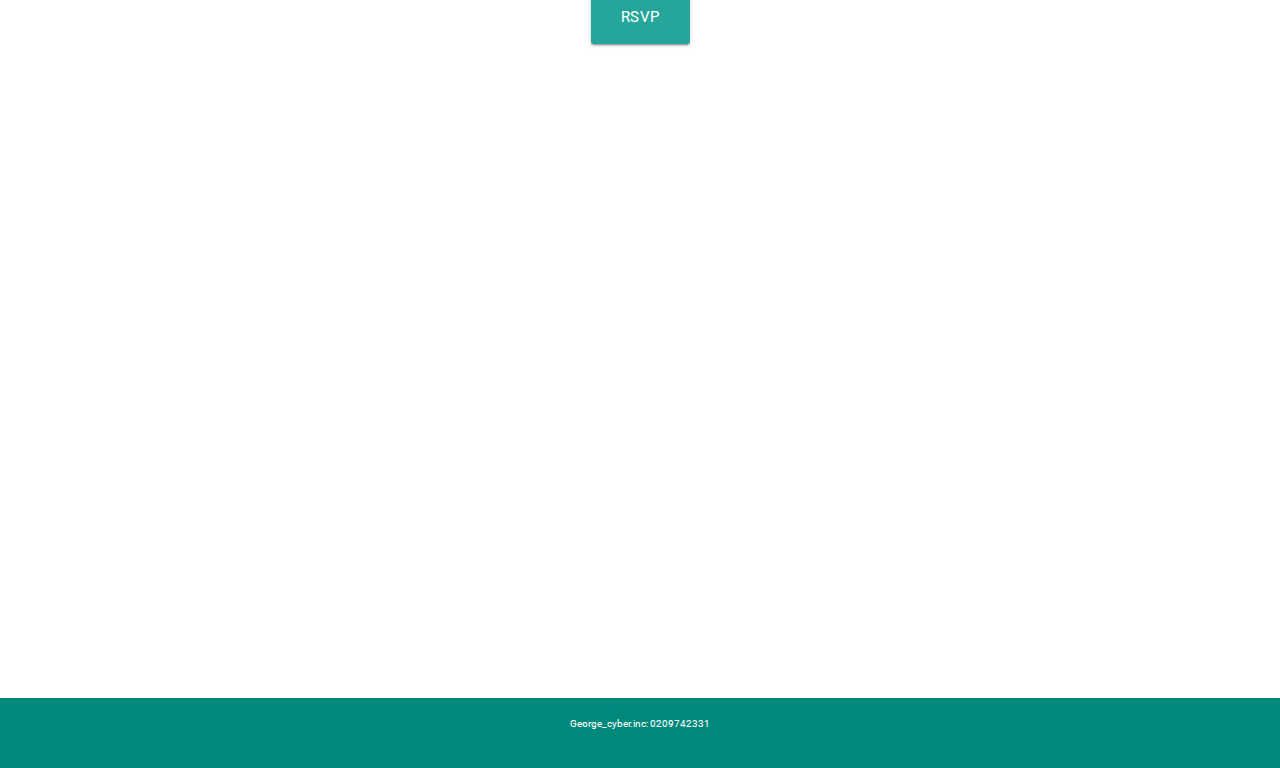
==== commit afbe1f4d: "Update index.html" ====
--- a/index.html
+++ b/index.html
@@ -181,7 +181,7 @@
      <section>
         <div class="row">
         <h3 class="map-head">The Map</h3> 
-   <img src="img/Map.jpg">
+   <img src="img/Map.jpg" class="mapic">
 </div>
     </section>
   
--- a/css/main.css
+++ b/css/main.css
@@ -157,7 +157,7 @@
     margin-top: 30px;
 }
 
-.rows{
+.row{
     display: block;
     text-align: center;
 }
@@ -165,6 +165,6 @@
     color: teal;
 }
 
-.rows img{
+.row .mapic{
     height: 100vh;
 }
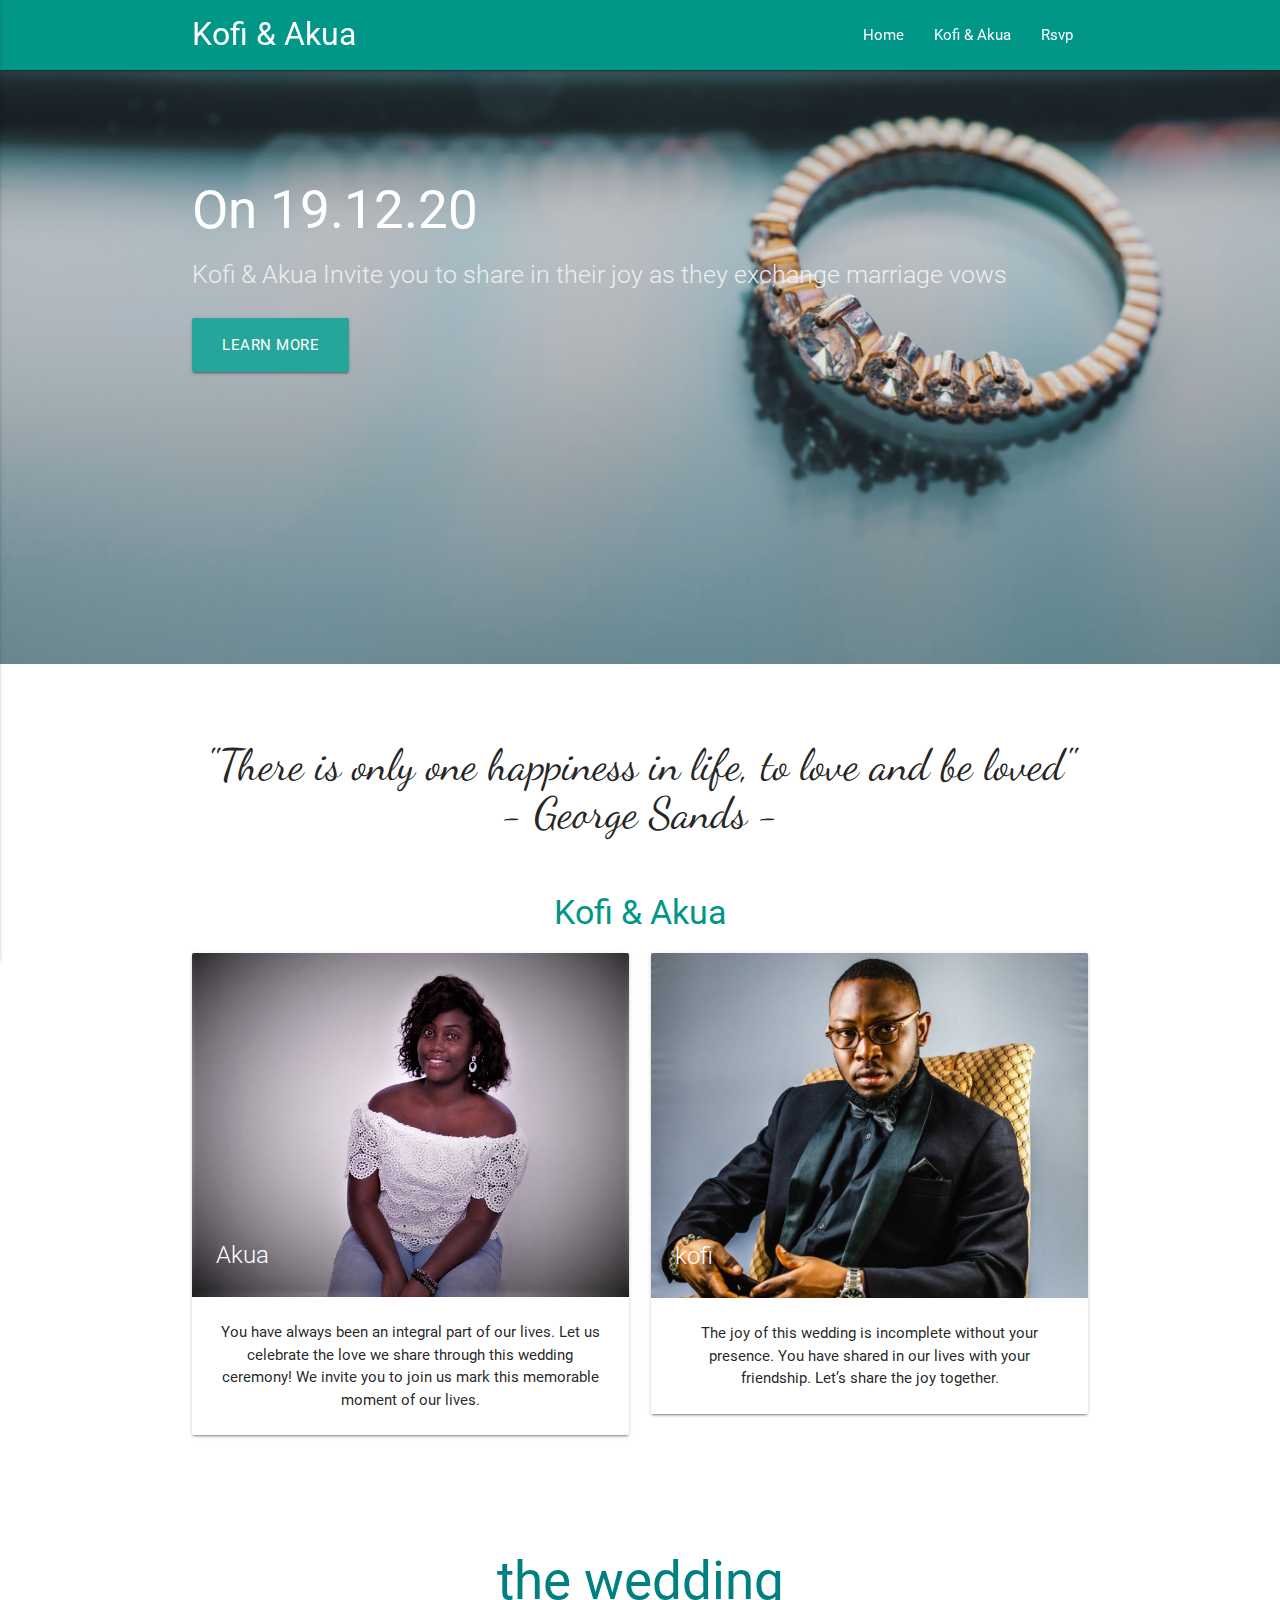
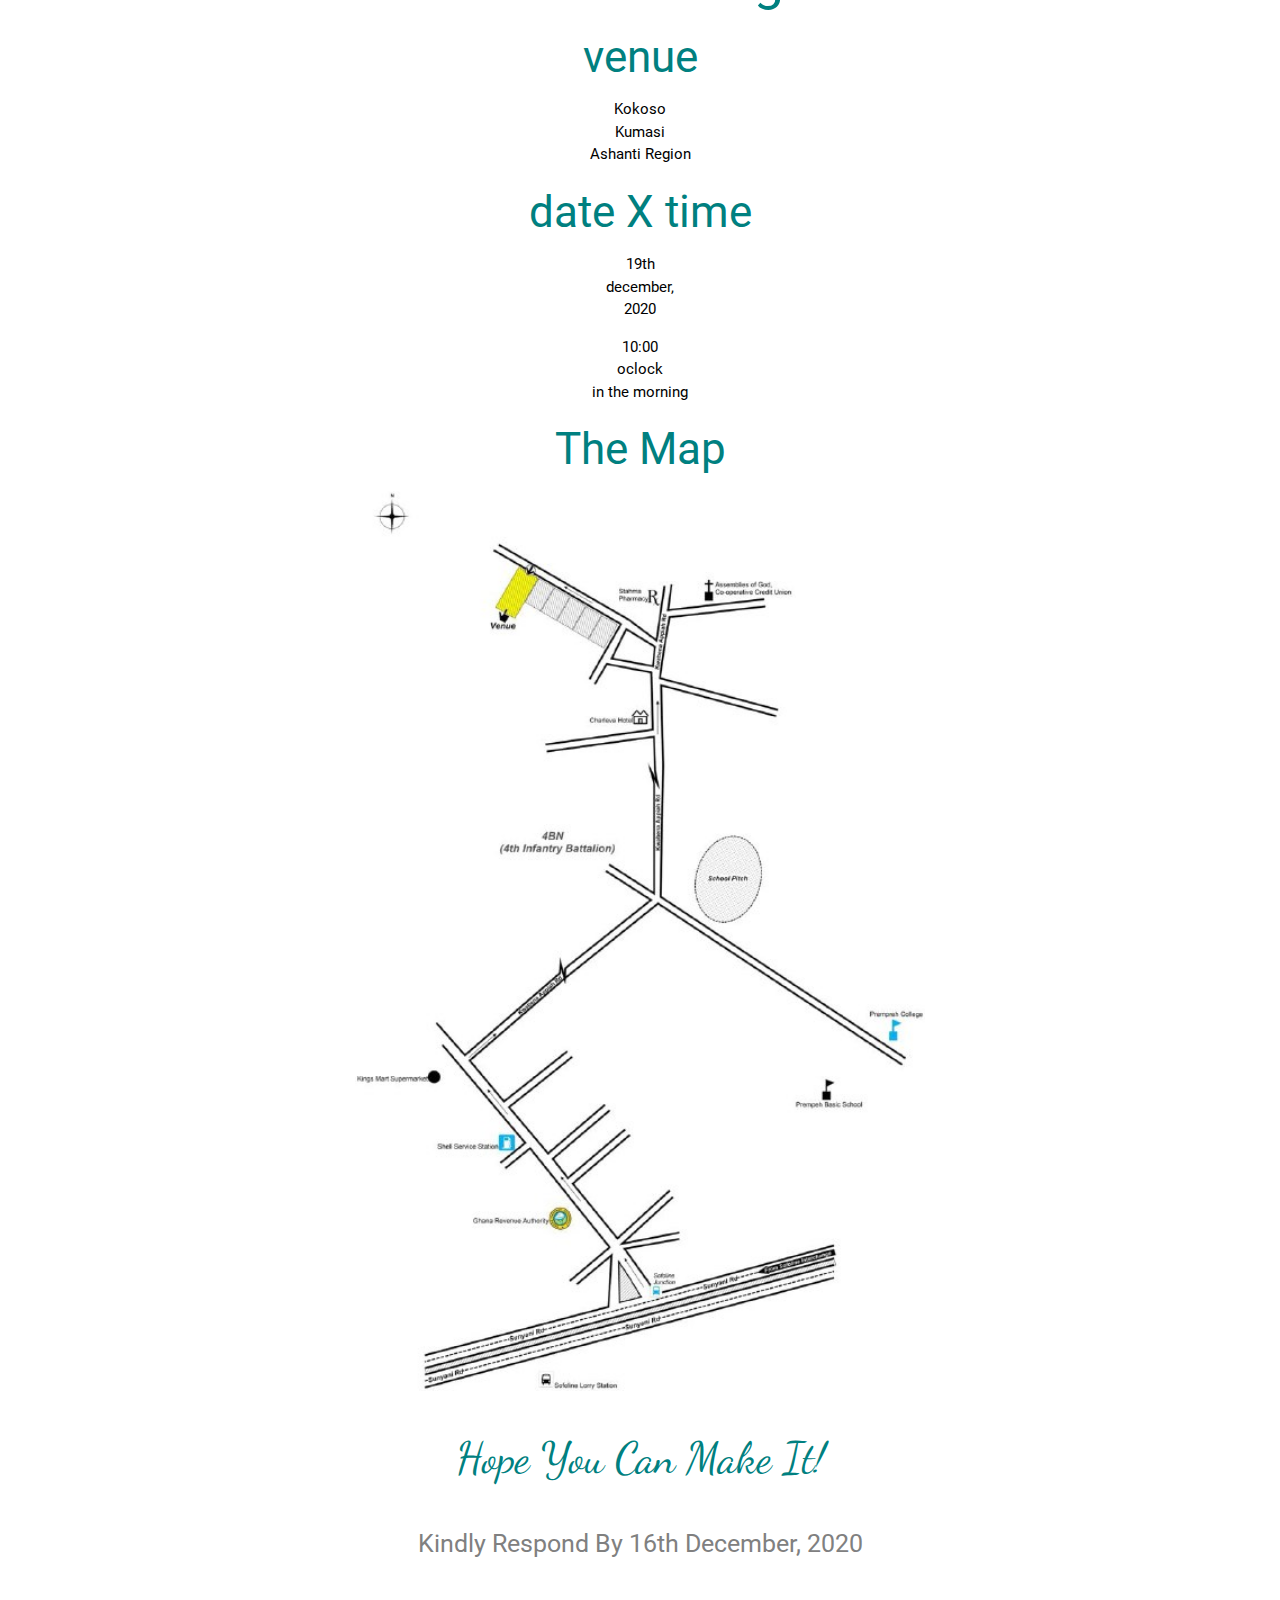
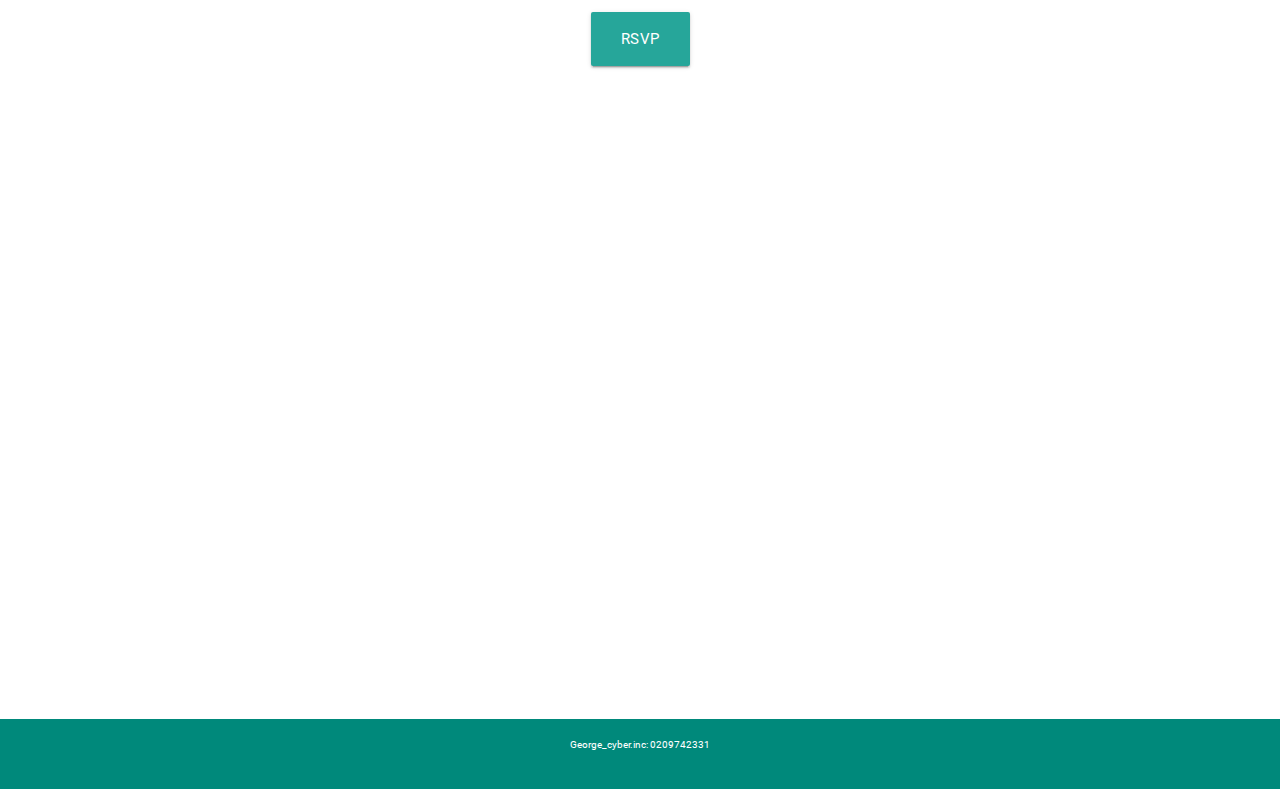
==== commit 404bce55: "Update index.html" ====
--- a/index.html
+++ b/index.html
@@ -139,7 +139,7 @@
             </div>
             <div class="card-content">
               <p>You have always been an integral part of our lives. 
-                Let us celebrate the relationship we share through this wedding ceremony! We invite you to join us. </p>
+                Let us celebrate the love we share through this wedding ceremony! We invite you to join us mark this memorable moment of our lives. </p>
             </div>
           </div>
         </div>
@@ -150,7 +150,7 @@
             <span class="card-title">kofi</span>
           </div>
           <div class="card-content">
-            <p>The joy of this wedding is incomplete without your presence in it.
+            <p>The joy of this wedding is incomplete without your presence.
               You have shared in our lives with your friendship. Let’s share the joy together.</p>
           </div>
         </div>
